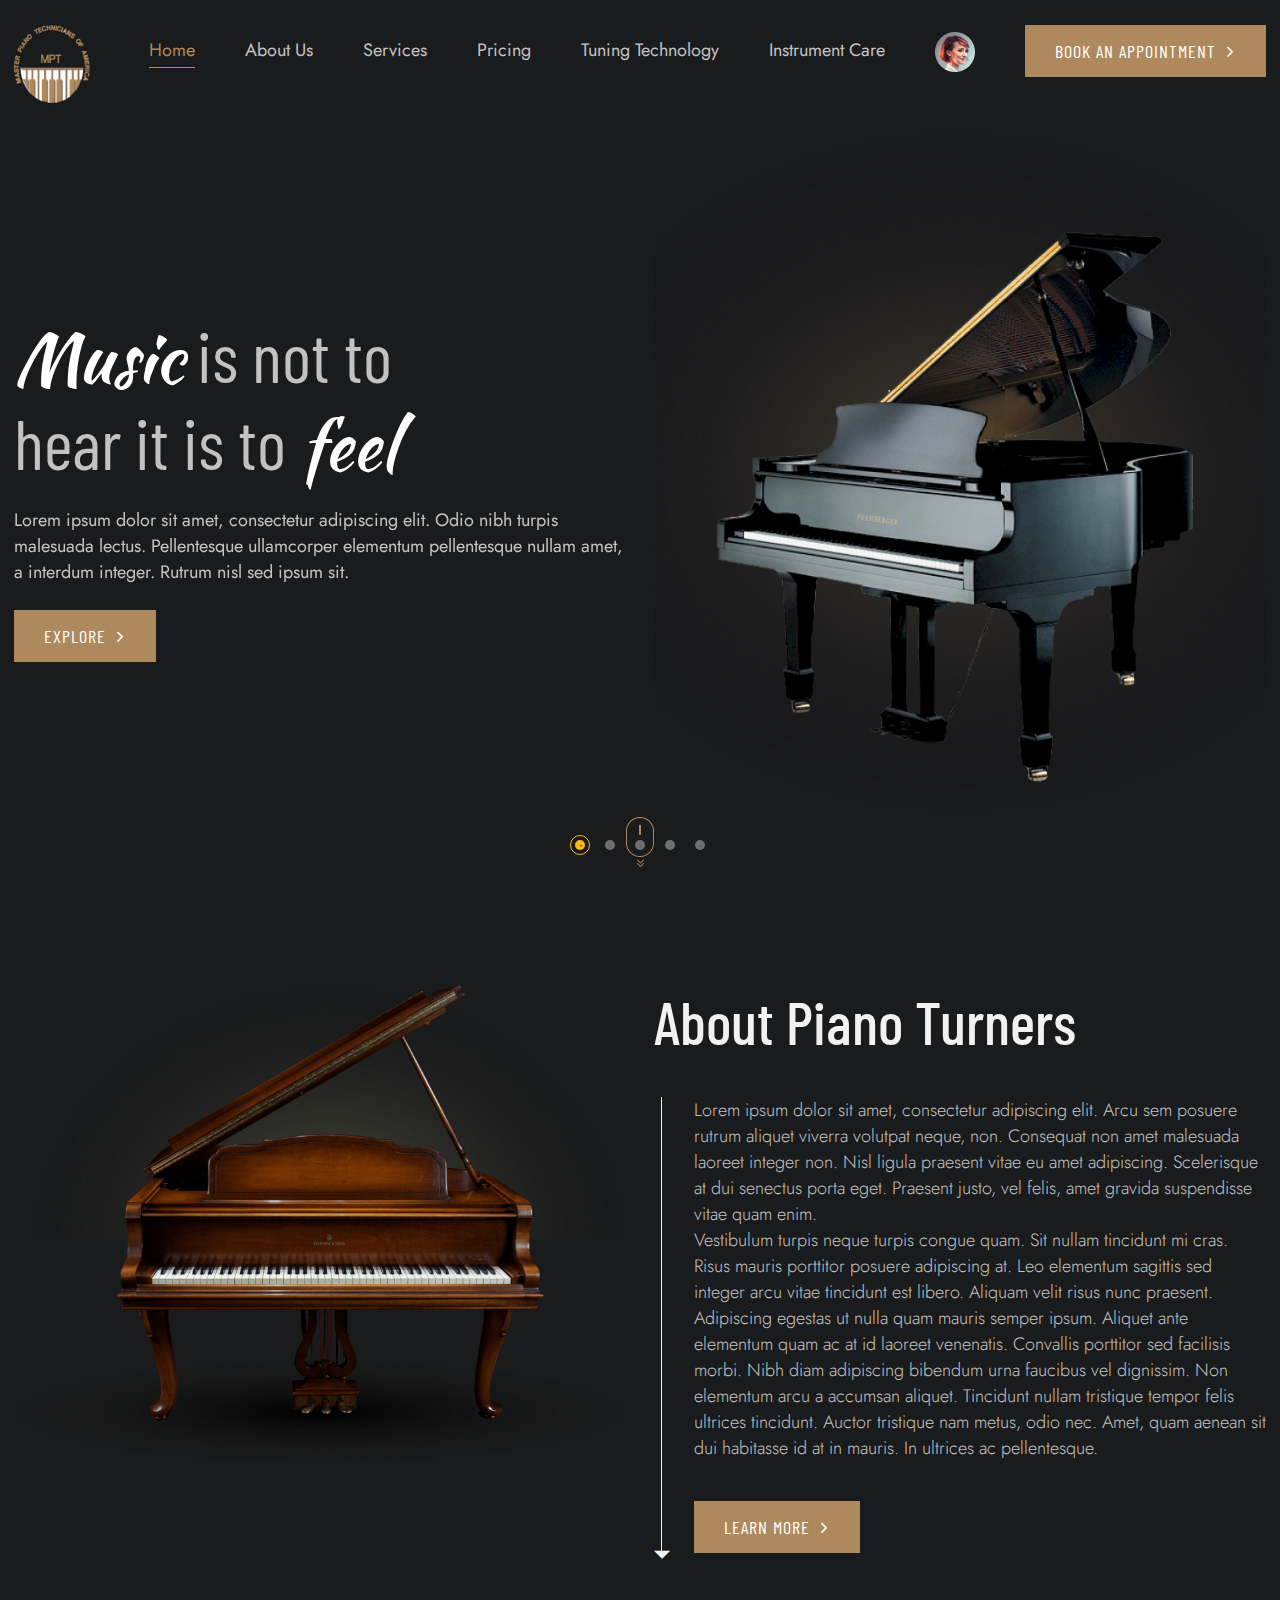
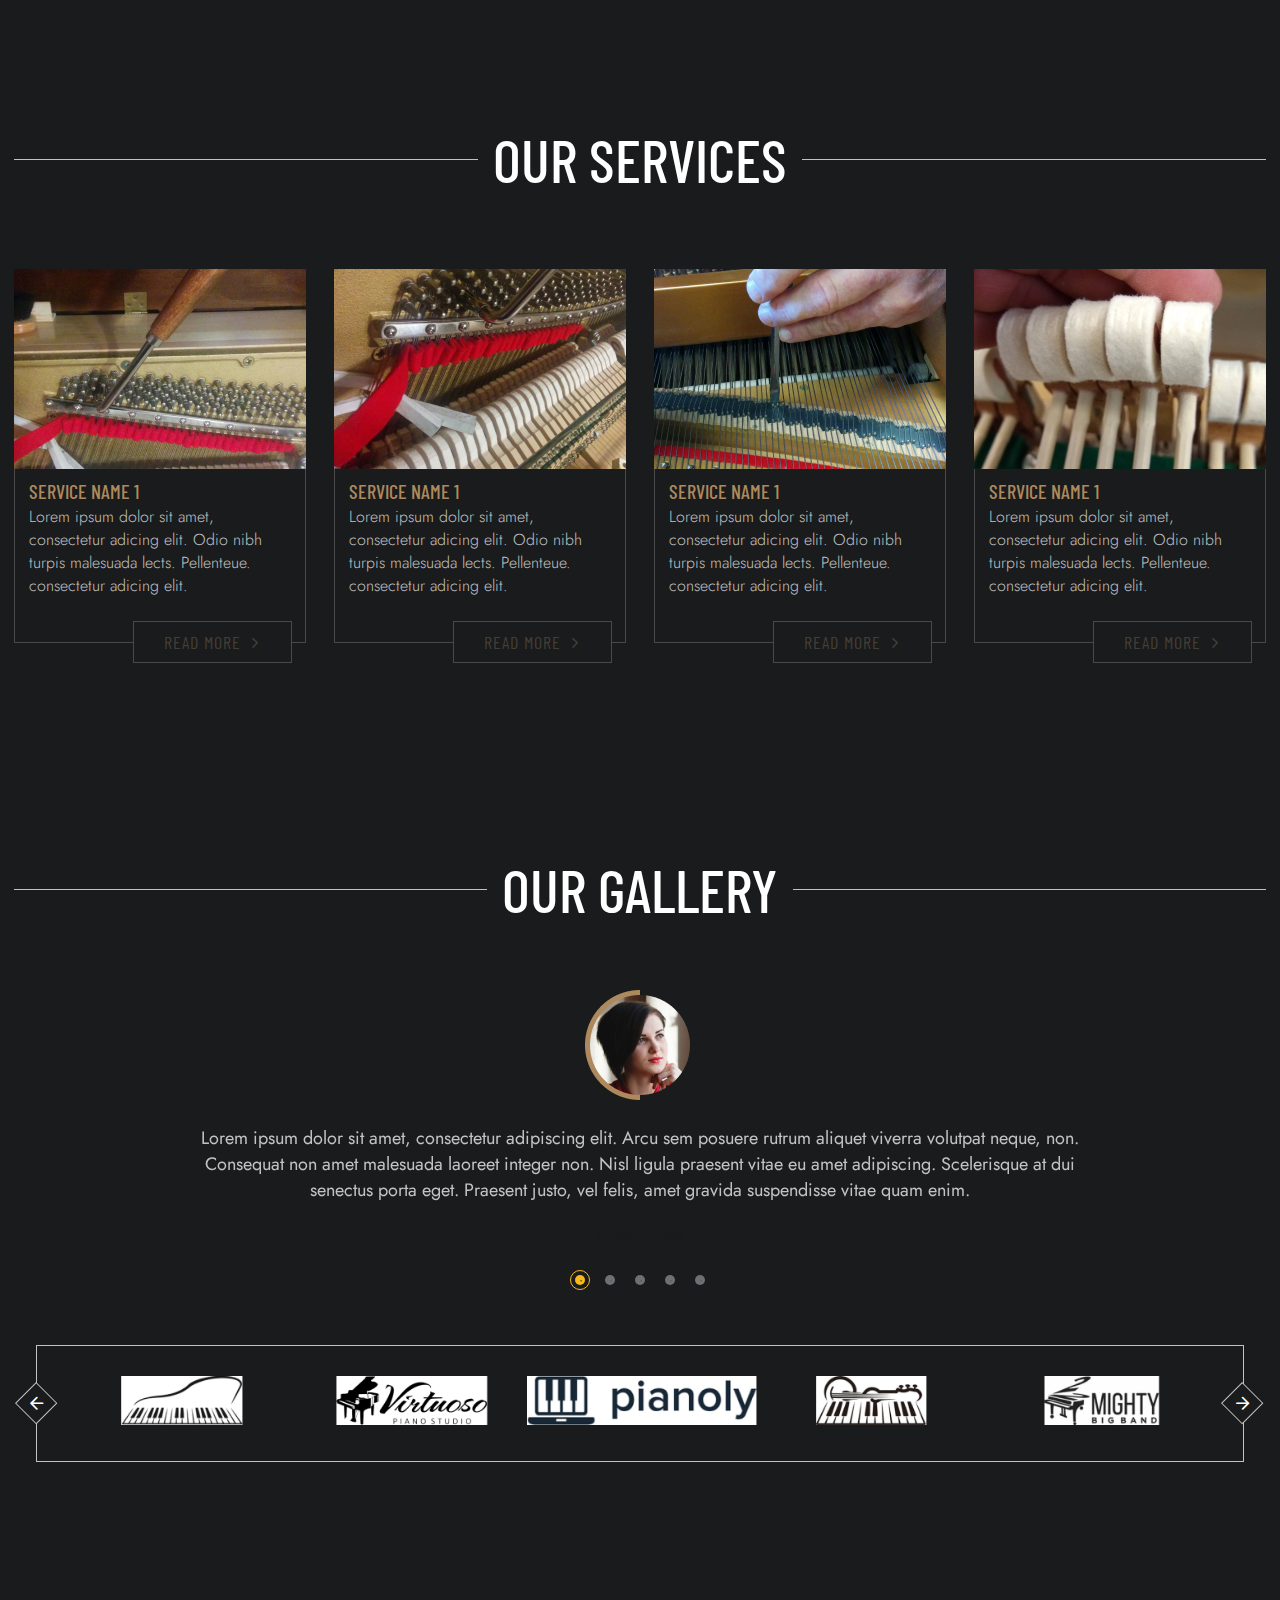
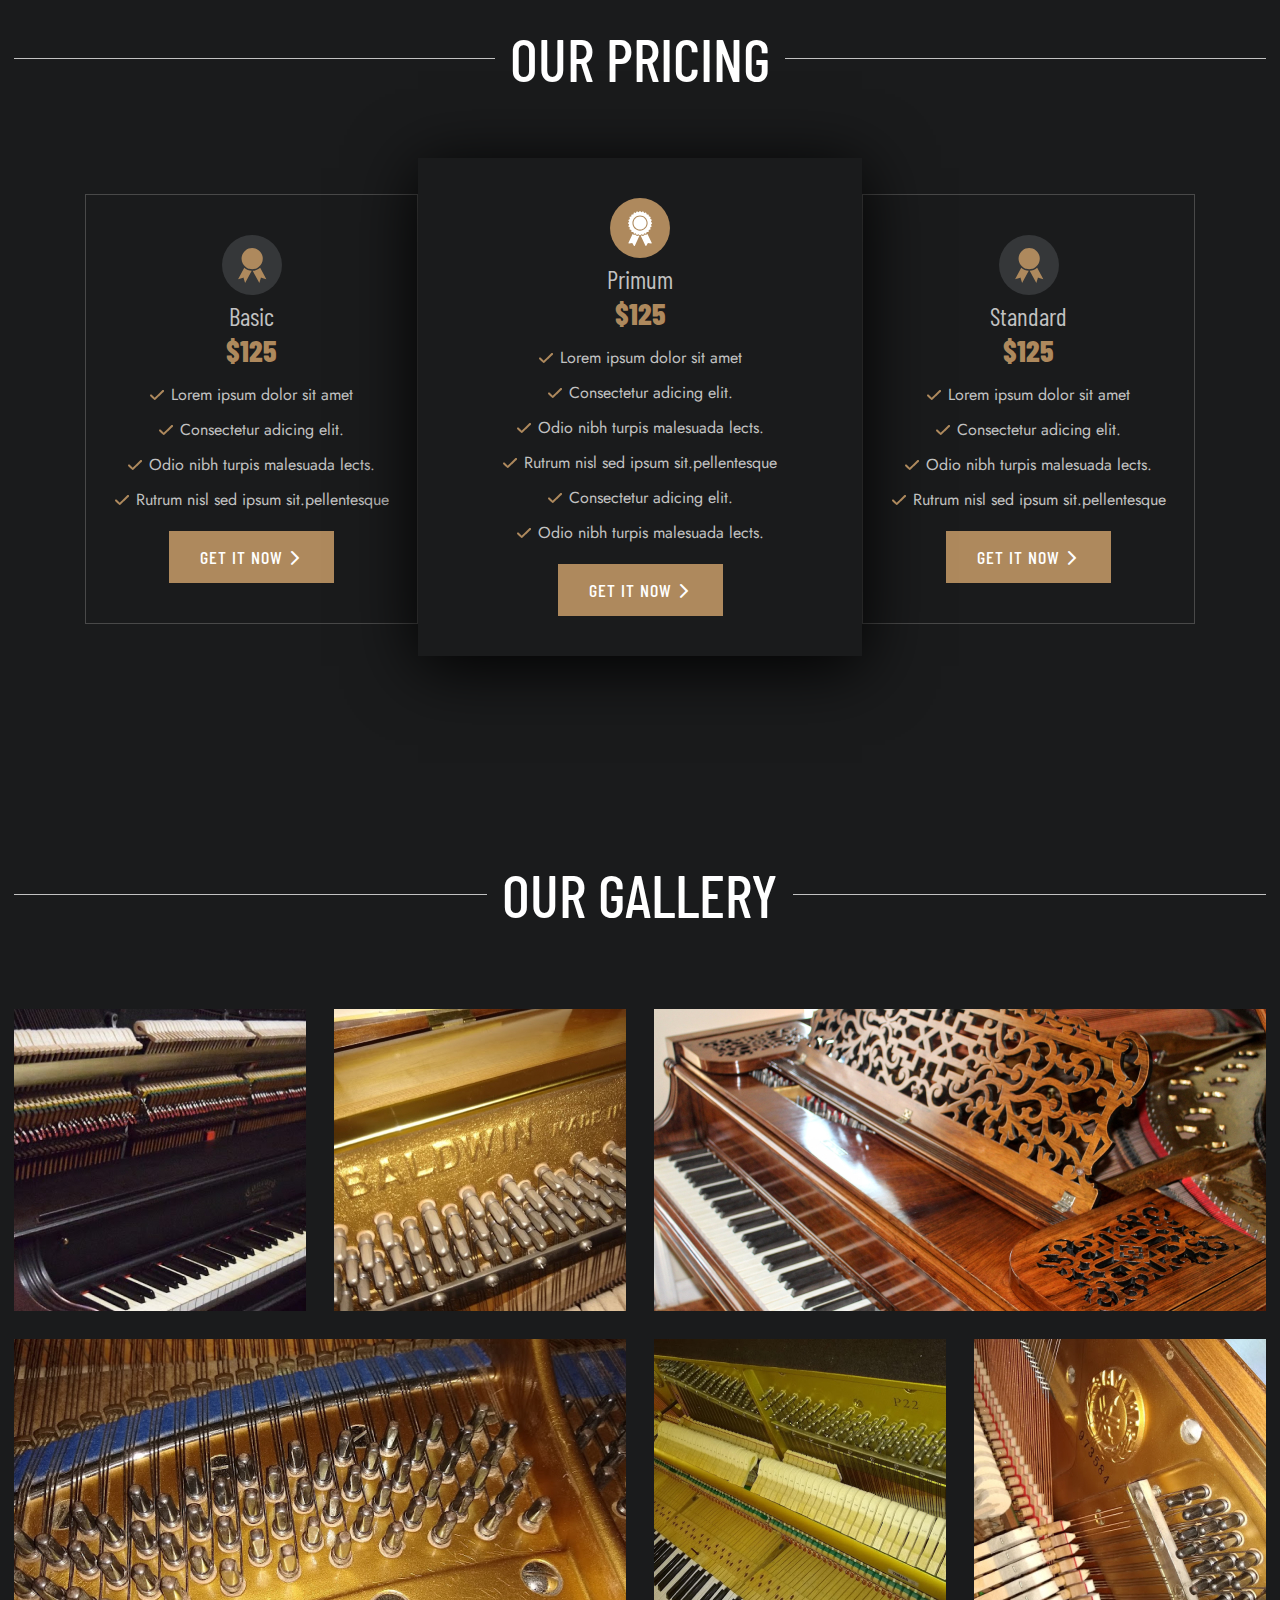
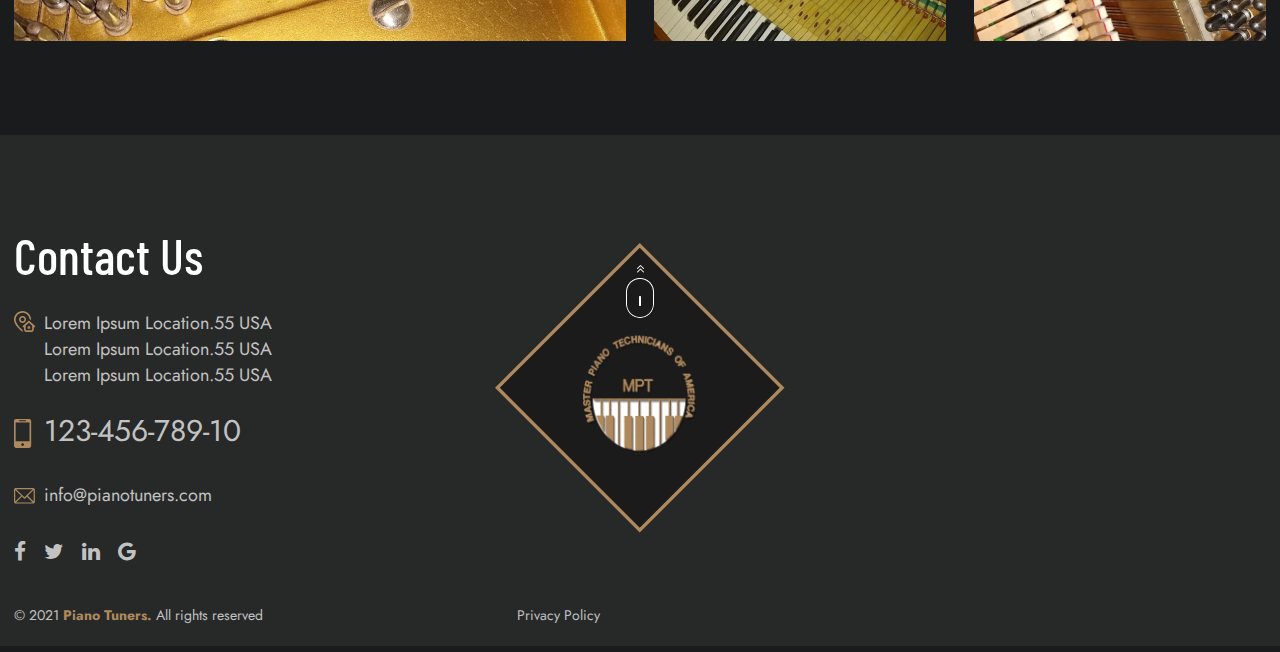
==== index.html @ 433569a0 "first commit" ====
<!DOCTYPE html>
<html lang="en">
  <head>
    <meta charset="utf-8">
    <meta http-equiv="X-UA-Compatible" content="IE=edge">
    <meta name="viewport" content="width=device-width; initial-scale=1.0; maximum-scale=1.0; user-scalable=0;">
    <meta name="description" content="">
    <meta name="author" content="">
    <link rel="icon" href="assets/img/favicon.png" type="image.png">
    <title>Master Piano Technicians of America</title> 
    <link href="assets/css/skeleton.css" rel="stylesheet">
    <link href="assets/css/slick.css" rel="stylesheet">
    <link href="assets/css/style.css" rel="stylesheet">
    <link rel="stylesheet" href="https://cdnjs.cloudflare.com/ajax/libs/font-awesome/4.7.0/css/font-awesome.min.css">
    <!-- font-family: 'Kaushan Script', cursive; -->
    <link href="https://fonts.googleapis.com/css2?family=Kaushan+Script&display=swap" rel="stylesheet"> 
    <!-- font-family: 'Jost', sans-serif; -->
    <link href="https://fonts.googleapis.com/css2?family=Jost:wght@100;200;300;400;500;600;700;800;900&display=swap" rel="stylesheet"> 
    <!-- font-family: 'Barlow Condensed', sans-serif; -->
    <link href="https://fonts.googleapis.com/css2?family=Barlow+Condensed:wght@300;400;500;600;700;800;900&display=swap" rel="stylesheet"> 
</head>
<body>
  <header class="page-header" id="header_top">
    <div class="mobile-header-bttn hidden-sm-up">
      <a href="#">Book an Appointment <i class="icon-arrow-right"></i></a>
    </div>
    <div class="middle-header">
      <div class="container clearfix">
        <div class="logo">
          <a href="#"><img src="assets/img/logo.png" alt=""></a>
        </div>
        <div class="icon-menu hidden-sm-up"><img src="assets/img/menu.png" alt=""></div>
        <div class="right-header">
          <div class="primary-nav">
            <ul class="clearfix">
              <li><a href="index.html">Home</a></li>
              <li><a href="about.html">About Us</a></li>
              <li><a href="service.html">Services</a></li>
              <li><a href="pricing.html">Pricing</a></li>
              <li><a href="tuning-technology.html">Tuning Technology</a></li>
              <li><a href="instrument-care.html">Instrument Care</a></li>
            </ul>
          </div>
          <div class="header-profile hidden-xs-down">
            <img src="assets/img/profile.png" alt="">
          </div>
          <div class="header-bttn hidden-xs-down">
            <a href="appointment.html" class="btn">Book an Appointment <i class="icon-arrow-right"></i></a>
          </div>
        </div>
      </div>
    </div>
  </header>
  <section class="masthead">
    <div class="container">
      <div class="masthead-slider">
        <div class="item">
          <div class="row">
            <div class="col-md-6 col-md-push-6">
              <div class="banner-img"><img src="assets/img/hero-img.png" alt=""></div>
            </div>
            <div class="col-md-6 col-md-pull-6">
              <div class="banner-flex">
                <div class="banner-text">
                  <h1><span>Music</span> is not to hear it is to <span>feel</span></h1>
                  <p>Lorem ipsum dolor sit amet, consectetur adipiscing elit. Odio nibh turpis malesuada lectus. Pellentesque ullamcorper elementum pellentesque nullam amet, a interdum integer. Rutrum nisl sed ipsum sit.</p>
                  <a href="#" class="btn">EXPLORE <i class="icon-arrow-right"></i></a>
                </div>
              </div>
            </div>
          </div>
        </div>
        <div class="item">
          <div class="row">
            <div class="col-md-6 col-md-push-6">
              <div class="banner-img"><img src="assets/img/hero-img.png" alt=""></div>
            </div>
            <div class="col-md-6 col-md-pull-6">
              <div class="banner-flex">
                <div class="banner-text">
                  <h1><span>Music</span> is not to hear it is to <span>feel</span></h1>
                  <p>Lorem ipsum dolor sit amet, consectetur adipiscing elit. Odio nibh turpis malesuada lectus. Pellentesque ullamcorper elementum pellentesque nullam amet, a interdum integer. Rutrum nisl sed ipsum sit.</p>
                  <a href="#" class="btn">EXPLORE <i class="icon-arrow-right"></i></a>
                </div>
              </div>
              
            </div>
          </div>
        </div>
        <div class="item">
          <div class="row">
            <div class="col-md-6 col-md-push-6">
              <div class="banner-img"><img src="assets/img/hero-img.png" alt=""></div>
            </div>
            <div class="col-md-6 col-md-pull-6">
              <div class="banner-flex">
                <div class="banner-text">
                  <h1><span>Music</span> is not to hear it is to <span>feel</span></h1>
                  <p>Lorem ipsum dolor sit amet, consectetur adipiscing elit. Odio nibh turpis malesuada lectus. Pellentesque ullamcorper elementum pellentesque nullam amet, a interdum integer. Rutrum nisl sed ipsum sit.</p>
                  <a href="#" class="btn">EXPLORE <i class="icon-arrow-right"></i></a>
                </div>
              </div>
            </div>
          </div>
        </div>
        <div class="item">
          <div class="row">
            <div class="col-md-6 col-md-push-6">
              <div class="banner-img"><img src="assets/img/hero-img.png" alt=""></div>
            </div>
            <div class="col-md-6 col-md-pull-6">
              <div class="banner-flex">
                <div class="banner-text">
                  <h1><span>Music</span> is not to hear it is to <span>feel</span></h1>
                  <p>Lorem ipsum dolor sit amet, consectetur adipiscing elit. Odio nibh turpis malesuada lectus. Pellentesque ullamcorper elementum pellentesque nullam amet, a interdum integer. Rutrum nisl sed ipsum sit.</p>
                  <a href="#" class="btn">EXPLORE <i class="icon-arrow-right"></i></a>
                </div>
              </div>
            </div>
          </div>
        </div>
        <div class="item">
          <div class="row">
            <div class="col-md-6 col-md-push-6">
              <div class="banner-img"><img src="assets/img/hero-img.png" alt=""></div>
            </div>
            <div class="col-md-6 col-md-pull-6">
              <div class="banner-flex">
                <div class="banner-text">
                  <h1><span>Music</span> is not to hear it is to <span>feel</span></h1>
                  <p>Lorem ipsum dolor sit amet, consectetur adipiscing elit. Odio nibh turpis malesuada lectus. Pellentesque ullamcorper elementum pellentesque nullam amet, a interdum integer. Rutrum nisl sed ipsum sit.</p>
                  <a href="#" class="btn">EXPLORE <i class="icon-arrow-right"></i></a>
                </div>
              </div>
            </div>
          </div>
        </div>
      </div>
    </div>
    <a href="#go_about" class="scroll_down"></a>
  </section>
  <section class="about-section" id="go_about">
    <div class="container">
      <div class="row">
        <div class="col-md-6">
          <div class="about-img"><img src="assets/img/piano.png" alt=""></div>
        </div>
        <div class="col-md-6">
          <div class="about-text">
            <h2>About Piano Turners</h2>
            <div class="about-textp">
              <p>Lorem ipsum dolor sit amet, consectetur adipiscing elit. Arcu sem posuere rutrum aliquet viverra volutpat neque, non. Consequat non amet malesuada laoreet integer non. Nisl ligula praesent vitae eu amet adipiscing. Scelerisque at dui senectus porta eget. Praesent justo, vel felis, amet gravida suspendisse vitae quam enim.<br>
                Vestibulum turpis neque turpis congue quam. Sit nullam tincidunt mi cras. Risus mauris porttitor posuere adipiscing at. Leo elementum sagittis sed integer arcu vitae tincidunt est libero. Aliquam velit risus nunc praesent. Adipiscing egestas ut nulla quam mauris semper ipsum. Aliquet ante elementum quam ac at id laoreet venenatis. Convallis porttitor sed facilisis morbi. Nibh diam adipiscing bibendum urna faucibus vel dignissim. Non elementum arcu a accumsan aliquet. Tincidunt nullam tristique tempor felis ultrices tincidunt. Auctor tristique nam metus, odio nec. Amet, quam aenean sit dui habitasse id at in mauris. In ultrices ac pellentesque.</p>
                <a href="#" class="btn">Learn more <i class="icon-arrow-right"></i></a>
            </div>
           
          </div>
        </div>
      </div>
    </div>
  </section>
  <section class="service-section">
    <div class="container">
      <div class="title">
        <h2>OUR SERVICES</h2>
      </div>
      <div class="row">
        <div class="col-sm-6 col-md-3">
          <div class="service-item">
            <div class="service-pict"><img src="assets/img/service-1.jpg" alt=""></div>
            <div class="service-text">
              <h3>Service Name 1</h3>
              <p>Lorem ipsum dolor sit amet, consectetur adicing elit. Odio nibh turpis malesuada lects. Pellenteue. consectetur adicing elit.</p>
              <a href="#">Read More <i class="icon-arrow-right"></i></a>
            </div>
          </div>
        </div>
        <div class="col-sm-6 col-md-3">
          <div class="service-item">
            <div class="service-pict"><img src="assets/img/service-2.jpg" alt=""></div>
            <div class="service-text">
              <h3>Service Name 1</h3>
              <p>Lorem ipsum dolor sit amet, consectetur adicing elit. Odio nibh turpis malesuada lects. Pellenteue. consectetur adicing elit.</p>
              <a href="#">Read More <i class="icon-arrow-right"></i></a>
            </div>
          </div>
        </div>
        <div class="col-sm-6 col-md-3">
          <div class="service-item">
            <div class="service-pict"><img src="assets/img/service-3.jpg" alt=""></div>
            <div class="service-text">
              <h3>Service Name 1</h3>
              <p>Lorem ipsum dolor sit amet, consectetur adicing elit. Odio nibh turpis malesuada lects. Pellenteue. consectetur adicing elit.</p>
              <a href="#">Read More <i class="icon-arrow-right"></i></a>
            </div>
          </div>
        </div>
        <div class="col-sm-6 col-md-3">
          <div class="service-item">
            <div class="service-pict"><img src="assets/img/service-4.jpg" alt=""></div>
            <div class="service-text">
              <h3>Service Name 1</h3>
              <p>Lorem ipsum dolor sit amet, consectetur adicing elit. Odio nibh turpis malesuada lects. Pellenteue. consectetur adicing elit.</p>
              <a href="#">Read More <i class="icon-arrow-right"></i></a>
            </div>
          </div>
        </div>
      </div>
    </div>
  </section>
  <section class="testimonial-section">
    <div class="container">
      <div class="title">
        <h2>OUR Gallery</h2>
      </div>
      <div class="testimonial-slider">
        <div class="testimonial-item">
          <div class="testimonial-img"><img src="assets/img/testimonial.png" alt=""></div>
          <div class="testimonial-text">Lorem ipsum dolor sit amet, consectetur adipiscing elit. Arcu sem posuere rutrum aliquet viverra volutpat neque, non. Consequat non amet malesuada laoreet integer non. Nisl ligula praesent vitae eu amet adipiscing. Scelerisque at dui senectus porta eget. Praesent justo, vel felis, amet gravida suspendisse vitae quam enim.
            <span>Anjelina Joley</span>
          </div>
        </div>
        <div class="testimonial-item">
          <div class="testimonial-img"><img src="assets/img/testimonial.png" alt=""></div>
          <div class="testimonial-text">Lorem ipsum dolor sit amet, consectetur adipiscing elit. Arcu sem posuere rutrum aliquet viverra volutpat neque, non. Consequat non amet malesuada laoreet integer non. Nisl ligula praesent vitae eu amet adipiscing. Scelerisque at dui senectus porta eget. Praesent justo, vel felis, amet gravida suspendisse vitae quam enim.
            <span>Anjelina Joley</span>
          </div>
        </div>
        <div class="testimonial-item">
          <div class="testimonial-img"><img src="assets/img/testimonial.png" alt=""></div>
          <div class="testimonial-text">Lorem ipsum dolor sit amet, consectetur adipiscing elit. Arcu sem posuere rutrum aliquet viverra volutpat neque, non. Consequat non amet malesuada laoreet integer non. Nisl ligula praesent vitae eu amet adipiscing. Scelerisque at dui senectus porta eget. Praesent justo, vel felis, amet gravida suspendisse vitae quam enim.
            <span>Anjelina Joley</span>
          </div>
        </div>
        <div class="testimonial-item">
          <div class="testimonial-img"><img src="assets/img/testimonial.png" alt=""></div>
          <div class="testimonial-text">Lorem ipsum dolor sit amet, consectetur adipiscing elit. Arcu sem posuere rutrum aliquet viverra volutpat neque, non. Consequat non amet malesuada laoreet integer non. Nisl ligula praesent vitae eu amet adipiscing. Scelerisque at dui senectus porta eget. Praesent justo, vel felis, amet gravida suspendisse vitae quam enim.
            <span>Anjelina Joley</span>
          </div>
        </div>
        <div class="testimonial-item">
          <div class="testimonial-img"><img src="assets/img/testimonial.png" alt=""></div>
          <div class="testimonial-text">Lorem ipsum dolor sit amet, consectetur adipiscing elit. Arcu sem posuere rutrum aliquet viverra volutpat neque, non. Consequat non amet malesuada laoreet integer non. Nisl ligula praesent vitae eu amet adipiscing. Scelerisque at dui senectus porta eget. Praesent justo, vel felis, amet gravida suspendisse vitae quam enim.
            <span>Anjelina Joley</span>
          </div>
        </div>
      </div>
      <div class="brand-slider">
        <div class="brand-item"><img src="assets/img/brand-1.png" alt=""></div>
        <div class="brand-item"><img src="assets/img/brand-2.png" alt=""></div>
        <div class="brand-item"><img src="assets/img/brand-3.png" alt=""></div>
        <div class="brand-item"><img src="assets/img/brand-4.png" alt=""></div>
        <div class="brand-item"><img src="assets/img/brand-5.png" alt=""></div>
        <div class="brand-item"><img src="assets/img/brand-1.png" alt=""></div>
        <div class="brand-item"><img src="assets/img/brand-2.png" alt=""></div>
        <div class="brand-item"><img src="assets/img/brand-3.png" alt=""></div>
        <div class="brand-item"><img src="assets/img/brand-4.png" alt=""></div>
        <div class="brand-item"><img src="assets/img/brand-5.png" alt=""></div>
      </div>
    </div>
  </section>
  <section class="pricing-section">
    <div class="container">
      <div class="title">
        <h2>OUR Pricing</h2>
      </div>
      <div class="pricing_list clearfix">
        <ul>
          <li>
            <div class="pricing_list_col">
              <div class="pricing_list_col_icon"><img src="assets/img/pricing_list_col_icon_1.svg"></div>
              <h3>Basic</h3>
              <h2>$125</h2>
              <p>Lorem ipsum dolor sit amet</p>
              <p>Consectetur adicing elit.</p>
              <p>Odio nibh turpis malesuada lects.</p>
              <p>Rutrum nisl sed ipsum sit.pellentesque</p>
              <a href="#">Get It now <i class="icon-arrow-right"></i></a>
            </div>
          </li>
          <li>
            <div class="pricing_list_col">
              <div class="pricing_list_col_icon"><img src="assets/img/pricing_list_col_icon_1_prmum.svg"></div>
              <h3>Primum</h3>
              <h2>$125</h2>
              <p>Lorem ipsum dolor sit amet</p>
              <p>Consectetur adicing elit.</p>
              <p>Odio nibh turpis malesuada lects.</p>
              <p>Rutrum nisl sed ipsum sit.pellentesque</p>
              <p>Consectetur adicing elit.</p>
              <p>Odio nibh turpis malesuada lects.</p>
              <a href="#">Get It now <i class="icon-arrow-right"></i></a>
            </div>
          </li>
          <li>
            <div class="pricing_list_col">
              <div class="pricing_list_col_icon"><img src="assets/img/pricing_list_col_icon_1.svg"></div>
              <h3>Standard</h3>
              <h2>$125</h2>
              <p>Lorem ipsum dolor sit amet</p>
              <p>Consectetur adicing elit.</p>
              <p>Odio nibh turpis malesuada lects.</p>
              <p>Rutrum nisl sed ipsum sit.pellentesque</p>
              <a href="#">Get It now <i class="icon-arrow-right"></i></a>
            </div>
          </li>
        </ul>
      </div>
    </div>
  </section>
  <section class="gallery-section">
    <div class="container">
      <div class="title">
        <h2>OUR Gallery</h2>
      </div>
      <div class="row">
        <div class="col-md-6">
          <div class="row">
            <div class="col-sm-6">
              <div class="gallery-inner"><img src="assets/img/gallery-1.jpg" alt=""></div>
            </div>
            <div class="col-sm-6">
              <div class="gallery-inner"><img src="assets/img/gallery-2.jpg" alt=""></div>
            </div>
            <div class="col-sm-12">
              <div class="gallery-inner"><img src="assets/img/gallery-3.jpg" alt=""></div>
            </div>
          </div>
        </div>
        <div class="col-md-6">
          <div class="row">
            <div class="col-sm-12">
              <div class="gallery-inner"><img src="assets/img/gallery-4.jpg" alt=""></div>
            </div>
            <div class="col-sm-6">
              <div class="gallery-inner"><img src="assets/img/gallery-5.jpg" alt=""></div>
            </div>
            <div class="col-sm-6">
              <div class="gallery-inner"><img src="assets/img/gallery-6.jpg" alt=""></div>
            </div>
          </div>
        </div>
      </div>
    </div>
  </section>
<footer>
  <div class="footer_map">
    <iframe src="https://www.google.com/maps/embed?pb=!1m18!1m12!1m3!1d387190.2895529277!2d-74.260555084149!3d40.697668405316556!2m3!1f0!2f0!3f0!3m2!1i1024!2i768!4f13.1!3m3!1m2!1s0x89c24fa5d33f083b%3A0xc80b8f06e177fe62!2sNew%20York%2C%20NY%2C%20USA!5e0!3m2!1sen!2sin!4v1624954355605!5m2!1sen!2sin" width="100%" height="550" style="border:0;" allowfullscreen="" loading="lazy"></iframe>
  </div>
  <div class="container">
    <div class="footer_content">
      <div class="footer_logo"><a href="#header_top" class="go_top"></a><img src="assets/img/footer_logo.svg" alt=""></div>
      <h2>Contact Us</h2>
      <div class="footer_content_contact">
        <div class="footer_contact_col">
          <div class="footer_contact_icon"><img src="assets/img/footer_contact_icon_1.svg" alt=""></div>
          <div class="footer_contact_col_content">
            <a href="#">Lorem Ipsum Location.55 USA</a>
            <a href="#">Lorem Ipsum Location.55 USA</a>
            <a href="#">Lorem Ipsum Location.55 USA</a>
          </div>
        </div>
        <div class="footer_contact_col number_contact">
          <div class="footer_contact_icon"><img src="assets/img/footer_contact_icon_2.svg" alt=""></div>
          <div class="footer_contact_col_content">
          <a href="#">123-456-789-10</a>
          </div>
        </div>
        <div class="footer_contact_col">
          <div class="footer_contact_icon"><img src="assets/img/footer_contact_icon_3.svg" alt=""></div>
          <div class="footer_contact_col_content">  
          <a href="#">info@pianotuners.com</a>
          </div>
        </div>
        <ul class="footer_social_link">  
          <li><a href="#"><i class="fa fa-facebook" aria-hidden="true"></i></a></li>
          <li><a href="#"><i class="fa fa-twitter" aria-hidden="true"></i></a></li>              
          <li><a href="#"><i class="fa fa-linkedin" aria-hidden="true"></i></a></li>
          <li><a href="#"><i class="fa fa-google" aria-hidden="true"></i></a></li>
        </ul>
        <div class="last_footer">
          <p>© 2021 <span>Piano Tuners.</span> All rights reserved <span><a href="#">Privacy Policy</a></span></p>
        </div>
      </div>      
    </div>
  </div>
  
</footer>
<script src="assets/js/jquery.min.js" defer></script>
<script src="assets/js/slick.js" defer></script>
<script src="assets/js/custom.js" defer></script>
</body>
</html>
---- assets/css/skeleton.css ----
/*------------------------------------*\
    Generic
\*------------------------------------*/

/**
 * Box-sizing
 */

 * { box-sizing: border-box; } 
 
 /**
  * Wrappers
  */
 
 .container,
 .container-fluid {
     margin-right: auto;
     margin-left: auto;
     padding-left: 14px;
     padding-right: 14px;
 }

 .container {
     max-width: 1328px;
 }

 
 @font-face {
    font-family: 'icomoon';
    src:  url('../fonts/icomoon.eot?5p93nq');
    src:  url('../fonts/icomoon.eot?5p93nq#iefix') format('embedded-opentype'),
      url('../fonts/icomoon.ttf?5p93nq') format('truetype'),
      url('../fonts/icomoon.woff?5p93nq') format('woff'),
      url('../fonts/icomoon.svg?5p93nq#icomoon') format('svg');
    font-weight: normal;
    font-style: normal;
    font-display: block;
  }
  
  [class^="icon-"], [class*=" icon-"] {
    /* use !important to prevent issues with browser extensions that change fonts */
    font-family: 'icomoon' !important;
    speak: never;
    font-style: normal;
    font-weight: normal;
    font-variant: normal;
    text-transform: none;
    line-height: 1;
  
    /* Better Font Rendering =========== */
    -webkit-font-smoothing: antialiased;
    -moz-osx-font-smoothing: grayscale;
  }
  
  .icon-address:before {
    content: "\e900";
  }
  .icon-arrow-bottom:before {
    content: "\e901";
  }
  .icon-arrow-right:before {
    content: "\e902";
  }
  .icon-batch-1:before {
    content: "\e903";
  }
  .icon-batch-2:before {
    content: "\e904";
  }
  .icon-batch-3:before {
    content: "\e905";
  }
  .icon-cell-phone:before {
    content: "\e906";
  }
  .icon-facebook:before {
    content: "\e907";
  }
  .icon-linkedin:before {
    content: "\e908";
  }
  .icon-message:before {
    content: "\e909";
  }
  .icon-settings:before {
    content: "\e90a";
  }
  .icon-twitter:before {
    content: "\e90b";
  }
  .icon-union-left:before {
    content: "\e90c";
  }
  .icon-union-right:before {
    content: "\e90d";
  }
  .icon-youtube:before {
    content: "\e90e";
  }
  
  .btn {
    background-color: #AE895D;
    font-family: 'Barlow Condensed', sans-serif;
    font-weight: 400;
    font-size: 18px;
    display: inline-block;
    text-decoration: none;
    text-align: center;
    line-height: 52px;
    color: #fff;
    letter-spacing: 1px;
    transition: all .5s;
    position: relative;
    padding: 0 50px 0 30px;
    text-transform: uppercase;
}

.btn:hover {
  background-color: #675034;
  transition: all .5s;
}

.btn i {
  font-size: 10px;
  vertical-align: middle;
  position: absolute;
  right: 30px;
  top: 22px;
  transition: all .5s;
}



.btn:hover i {
  right: 20px;
  transition: all .5s;
}

 
 /**
  * Grid System
  *
  * Bootstrap v3.3.1 (http://getbootstrap.com)
  * Copyright 2011-2014 Twitter, Inc.
  * Licensed under MIT (https://github.com/twbs/bootstrap/blob/master/LICENSE)
  * --------------------------------------------------------------------------
  * Base setup 20px gutters
  *
  * Phones         - xxs - <  600px    ** Default **
  * Small Tablets  - xs - >=  600px
  * Tablets        - sm - >= 768px
  * Desktop        - md - >= 1025px
  * Large Desktop  - lg - >= 1200px
  * --------------------------------------------------------------------------
  * Learn more here: http://getbootstrap.com/css/#grid
  * -------------------------------------------------------------------------- */
 
 .row {
     margin-left: -14px; /* TODO: Update margin number to match container padding */
     margin-right: -14px;
 }
 
     [class*="col-"] {
         position: relative;
         min-height: 1px;
         padding-left: 14px;
         padding-right: 14px;
     }
 
 /* Extra Extra small devices (devices, less than 600px) */
 [class*="col-xxs-"] { float:left; }
 
 .col-xxs-12 { width: 100%; }
 .col-xxs-11 { width: 91.66666667%; }
 .col-xxs-10 { width: 83.33333333%; }
 .col-xxs-9  { width: 75%; }
 .col-xxs-8  { width: 66.66666667%; }
 .col-xxs-7  { width: 58.33333333%; }
 .col-xxs-6  { width: 50%; }
 .col-xxs-5  { width: 41.66666667%; }
 .col-xxs-4  { width: 33.33333333%; }
 .col-xxs-3  { width: 25%; }
 .col-xxs-2  { width: 16.66666667%; }
 .col-xxs-1  { width: 8.33333333%; }
 
 .col-xxs-pull-12 { right: 100%; }
 .col-xxs-pull-11 { right: 91.66666667%; }
 .col-xxs-pull-10 { right: 83.33333333%; }
 .col-xxs-pull-9  { right: 75%; }
 .col-xxs-pull-8  { right: 66.66666667%; }
 .col-xxs-pull-7  { right: 58.33333333%; }
 .col-xxs-pull-6  { right: 50%; }
 .col-xxs-pull-5  { right: 41.66666667%; }
 .col-xxs-pull-4  { right: 33.33333333%; }
 .col-xxs-pull-3  { right: 25%; }
 .col-xxs-pull-2  { right: 16.66666667%; }
 .col-xxs-pull-1  { right: 8.33333333%; }
 .col-xxs-pull-0  { right: auto; }
 
 .col-xxs-push-12 { left: 100%; }
 .col-xxs-push-11 { left: 91.66666667%; }
 .col-xxs-push-10 { left: 83.33333333%; }
 .col-xxs-push-9  { left: 75%; }
 .col-xxs-push-8  { left: 66.66666667%; }
 .col-xxs-push-7  { left: 58.33333333%; }
 .col-xxs-push-6  { left: 50%; }
 .col-xxs-push-5  { left: 41.66666667%; }
 .col-xxs-push-4  { left: 33.33333333%; }
 .col-xxs-push-3  { left: 25%; }
 .col-xxs-push-2  { left: 16.66666667%; }
 .col-xxs-push-1  { left: 8.33333333%; }
 .col-xxs-push-0  { left: auto; }
 
 .col-xxs-offset-12 { margin-left: 100%; }
 .col-xxs-offset-11 { margin-left: 91.66666667%; }
 .col-xxs-offset-10 { margin-left: 83.33333333%; }
 .col-xxs-offset-9  { margin-left: 75%; }
 .col-xxs-offset-8  { margin-left: 66.66666667%; }
 .col-xxs-offset-7  { margin-left: 58.33333333%; }
 .col-xxs-offset-6  { margin-left: 50%; }
 .col-xxs-offset-5  { margin-left: 41.66666667%; }
 .col-xxs-offset-4  { margin-left: 33.33333333%; }
 .col-xxs-offset-3  { margin-left: 25%; }
 .col-xxs-offset-2  { margin-left: 16.66666667%; }
 .col-xxs-offset-1  { margin-left: 8.33333333%; }
 .col-xxs-offset-0  { margin-left: 0%; }
 
 /* Extra small devices (phones, 600px and up) */
 @media (min-width: 600px) {
     [class*="col-xs-"] {float:left;}
 
     .col-xs-12 { width: 100%; }
     .col-xs-11 { width: 91.66666667%; }
     .col-xs-10 { width: 83.33333333%; }
     .col-xs-9  { width: 75%; }
     .col-xs-8  { width: 66.66666667%; }
     .col-xs-7  { width: 58.33333333%; }
     .col-xs-6  { width: 50%; }
     .col-xs-5  { width: 41.66666667%; }
     .col-xs-4  { width: 33.33333333%; }
     .col-xs-3  { width: 25%; }
     .col-xs-2  { width: 16.66666667%; }
     .col-xs-1  { width: 8.33333333%; }
 
     .col-xs-pull-12 { right: 100%; }
     .col-xs-pull-11 { right: 91.66666667%; }
     .col-xs-pull-10 { right: 83.33333333%; }
     .col-xs-pull-9  { right: 75%; }
     .col-xs-pull-8  { right: 66.66666667%; }
     .col-xs-pull-7  { right: 58.33333333%; }
     .col-xs-pull-6  { right: 50%; }
     .col-xs-pull-5  { right: 41.66666667%; }
     .col-xs-pull-4  { right: 33.33333333%; }
     .col-xs-pull-3  { right: 25%; }
     .col-xs-pull-2  { right: 16.66666667%; }
     .col-xs-pull-1  { right: 8.33333333%; }
     .col-xs-pull-0  { right: auto; }
 
     .col-xs-push-12 { left: 100%; }
     .col-xs-push-11 { left: 91.66666667%; }
     .col-xs-push-10 { left: 83.33333333%; }
     .col-xs-push-9  { left: 75%; }
     .col-xs-push-8  { left: 66.66666667%; }
     .col-xs-push-7  { left: 58.33333333%; }
     .col-xs-push-6  { left: 50%; }
     .col-xs-push-5  { left: 41.66666667%; }
     .col-xs-push-4  { left: 33.33333333%; }
     .col-xs-push-3  { left: 25%; }
     .col-xs-push-2  { left: 16.66666667%; }
     .col-xs-push-1  { left: 8.33333333%; }
     .col-xs-push-0  { left: auto; }
 
     .col-xs-offset-12 { margin-left: 100%; }
     .col-xs-offset-11 { margin-left: 91.66666667%; }
     .col-xs-offset-10 { margin-left: 83.33333333%; }
     .col-xs-offset-9  { margin-left: 75%; }
     .col-xs-offset-8  { margin-left: 66.66666667%; }
     .col-xs-offset-7  { margin-left: 58.33333333%; }
     .col-xs-offset-6  { margin-left: 50%; }
     .col-xs-offset-5  { margin-left: 41.66666667%; }
     .col-xs-offset-4  { margin-left: 33.33333333%; }
     .col-xs-offset-3  { margin-left: 25%; }
     .col-xs-offset-2  { margin-left: 16.66666667%; }
     .col-xs-offset-1  { margin-left: 8.33333333%; }
     .col-xs-offset-0  { margin-left: 0%; }
 }
 
 /* Small devices (tablets, 768px and up) */
 @media (min-width: 768px) {
     [class*="col-sm-"] {float:left;}
 
     .col-sm-12 { width: 100%; }
     .col-sm-11 { width: 91.66666667%; }
     .col-sm-10 { width: 83.33333333%; }
     .col-sm-9  { width: 75%; }
     .col-sm-8  { width: 66.66666667%; }
     .col-sm-7  { width: 58.33333333%; }
     .col-sm-6  { width: 50%; }
     .col-sm-5  { width: 41.66666667%; }
     .col-sm-4  { width: 33.33333333%; }
     .col-sm-3  { width: 25%; }
     .col-sm-2  { width: 16.66666667%; }
     .col-sm-1  { width: 8.33333333%; }
 
     .col-sm-pull-12 { right: 100%; }
     .col-sm-pull-11 { right: 91.66666667%; }
     .col-sm-pull-10 { right: 83.33333333%; }
     .col-sm-pull-9  { right: 75%; }
     .col-sm-pull-8  { right: 66.66666667%; }
     .col-sm-pull-7  { right: 58.33333333%; }
     .col-sm-pull-6  { right: 50%; }
     .col-sm-pull-5  { right: 41.66666667%; }
     .col-sm-pull-4  { right: 33.33333333%; }
     .col-sm-pull-3  { right: 25%; }
     .col-sm-pull-2  { right: 16.66666667%; }
     .col-sm-pull-1  { right: 8.33333333%; }
     .col-sm-pull-0  { right: auto; }
 
     .col-sm-push-12 { left: 100%; }
     .col-sm-push-11 { left: 91.66666667%; }
     .col-sm-push-10 { left: 83.33333333%; }
     .col-sm-push-9  { left: 75%; }
     .col-sm-push-8  { left: 66.66666667%; }
     .col-sm-push-7  { left: 58.33333333%; }
     .col-sm-push-6  { left: 50%; }
     .col-sm-push-5  { left: 41.66666667%; }
     .col-sm-push-4  { left: 33.33333333%; }
     .col-sm-push-3  { left: 25%; }
     .col-sm-push-2  { left: 16.66666667%; }
     .col-sm-push-1  { left: 8.33333333%; }
     .col-sm-push-0  { left: auto; }
 
     .col-sm-offset-12 { margin-left: 100%; }
     .col-sm-offset-11 { margin-left: 91.66666667%; }
     .col-sm-offset-10 { margin-left: 83.33333333%; }
     .col-sm-offset-9  { margin-left: 75%; }
     .col-sm-offset-8  { margin-left: 66.66666667%; }
     .col-sm-offset-7  { margin-left: 58.33333333%; }
     .col-sm-offset-6  { margin-left: 50%; }
     .col-sm-offset-5  { margin-left: 41.66666667%; }
     .col-sm-offset-4  { margin-left: 33.33333333%; }
     .col-sm-offset-3  { margin-left: 25%; }
     .col-sm-offset-2  { margin-left: 16.66666667%; }
     .col-sm-offset-1  { margin-left: 8.33333333%; }
     .col-sm-offset-0  { margin-left: 0%; }
 }
 
 /* Medium devices (desktops, 1025px and up) */
 @media (min-width: 1025px) {
   [class*="col-md-"] {float:left;}
 
   .col-md-12 { width: 100%; }
   .col-md-11 { width: 91.66666667%; }
   .col-md-10 { width: 83.33333333%; }
   .col-md-9  { width: 75%; }
   .col-md-8  { width: 66.66666667%; }
   .col-md-7  { width: 58.33333333%; }
   .col-md-6  { width: 50%; }
   .col-md-5  { width: 41.66666667%; }
   .col-md-4  { width: 33.33333333%; }
   .col-md-3  { width: 25%; }
   .col-md-2  { width: 16.66666667%; }
   .col-md-1  { width: 8.33333333%; }
 
   .col-md-pull-12 { right: 100%; }
   .col-md-pull-11 { right: 91.66666667%; }
   .col-md-pull-10 { right: 83.33333333%; }
   .col-md-pull-9  { right: 75%; }
   .col-md-pull-8  { right: 66.66666667%; }
   .col-md-pull-7  { right: 58.33333333%; }
   .col-md-pull-6  { right: 50%; }
   .col-md-pull-5  { right: 41.66666667%; }
   .col-md-pull-4  { right: 33.33333333%; }
   .col-md-pull-3  { right: 25%; }
   .col-md-pull-2  { right: 16.66666667%; }
   .col-md-pull-1  { right: 8.33333333%; }
   .col-md-pull-0  { right: auto; }
 
   .col-md-push-12 { left: 100%; }
   .col-md-push-11 { left: 91.66666667%; }
   .col-md-push-10 { left: 83.33333333%; }
   .col-md-push-9  { left: 75%; }
   .col-md-push-8  { left: 66.66666667%; }
   .col-md-push-7  { left: 58.33333333%; }
   .col-md-push-6  { left: 50%; }
   .col-md-push-5  { left: 41.66666667%; }
   .col-md-push-4  { left: 33.33333333%; }
   .col-md-push-3  { left: 25%; }
   .col-md-push-2  { left: 16.66666667%; }
   .col-md-push-1  { left: 8.33333333%; }
   .col-md-push-0  { left: auto; }
 
   .col-md-offset-12 { margin-left: 100%; }
   .col-md-offset-11 { margin-left: 91.66666667%; }
   .col-md-offset-10 { margin-left: 83.33333333%; }
   .col-md-offset-9  { margin-left: 75%; }
   .col-md-offset-8  { margin-left: 66.66666667%; }
   .col-md-offset-7  { margin-left: 58.33333333%; }
   .col-md-offset-6  { margin-left: 50%; }
   .col-md-offset-5  { margin-left: 41.66666667%; }
   .col-md-offset-4  { margin-left: 33.33333333%; }
   .col-md-offset-3  { margin-left: 25%; }
   .col-md-offset-2  { margin-left: 16.66666667%; }
   .col-md-offset-1  { margin-left: 8.33333333%; }
   .col-md-offset-0  { margin-left: 0%; }
 }
 
 /* Large devices (large desktops, 1200px and up) */
 @media (min-width: 1200px) {
   [class*="col-lg-"] {float:left;}
 
   .col-lg-12 { width: 100%; }
   .col-lg-11 { width: 91.66666667%; }
   .col-lg-10 { width: 83.33333333%; }
   .col-lg-9  { width: 75%; }
   .col-lg-8  { width: 66.66666667%; }
   .col-lg-7  { width: 58.33333333%; }
   .col-lg-6  { width: 50%; }
   .col-lg-5  { width: 41.66666667%; }
   .col-lg-4  { width: 33.33333333%; }
   .col-lg-3  { width: 25%; }
   .col-lg-2  { width: 16.66666667%; }
   .col-lg-1  { width: 8.33333333%; }
 
   .col-lg-pull-12 { right: 100%; }
   .col-lg-pull-11 { right: 91.66666667%; }
   .col-lg-pull-10 { right: 83.33333333%; }
   .col-lg-pull-9  { right: 75%; }
   .col-lg-pull-8  { right: 66.66666667%; }
   .col-lg-pull-7  { right: 58.33333333%; }
   .col-lg-pull-6  { right: 50%; }
   .col-lg-pull-5  { right: 41.66666667%; }
   .col-lg-pull-4  { right: 33.33333333%; }
   .col-lg-pull-3  { right: 25%; }
   .col-lg-pull-2  { right: 16.66666667%; }
   .col-lg-pull-1  { right: 8.33333333%; }
   .col-lg-pull-0  { right: auto; }
 
   .col-lg-push-12 { left: 100%; }
   .col-lg-push-11 { left: 91.66666667%; }
   .col-lg-push-10 { left: 83.33333333%; }
   .col-lg-push-9  { left: 75%; }
   .col-lg-push-8  { left: 66.66666667%; }
   .col-lg-push-7  { left: 58.33333333%; }
   .col-lg-push-6  { left: 50%; }
   .col-lg-push-5  { left: 41.66666667%; }
   .col-lg-push-4  { left: 33.33333333%; }
   .col-lg-push-3  { left: 25%; }
   .col-lg-push-2  { left: 16.66666667%; }
   .col-lg-push-1  { left: 8.33333333%; }
   .col-lg-push-0  { left: auto; }
 
   .col-lg-offset-12 { margin-left: 100%; }
   .col-lg-offset-11 { margin-left: 91.66666667%; }
   .col-lg-offset-10 { margin-left: 83.33333333%; }
   .col-lg-offset-9  { margin-left: 75%; }
   .col-lg-offset-8  { margin-left: 66.66666667%; }
   .col-lg-offset-7  { margin-left: 58.33333333%; }
   .col-lg-offset-6  { margin-left: 50%; }
   .col-lg-offset-5  { margin-left: 41.66666667%; }
   .col-lg-offset-4  { margin-left: 33.33333333%; }
   .col-lg-offset-3  { margin-left: 25%; }
   .col-lg-offset-2  { margin-left: 16.66666667%; }
   .col-lg-offset-1  { margin-left: 8.33333333%; }
   .col-lg-offset-0  { margin-left: 0%; }
 }
 
 
 
 /**
  * Clearfix
  * Apply clearing without adding additional markup
  */
 
 .clearfix:before, .clearfix:after,
 .container:before, .container:after,
 .container-fluid:before, .container-fluid:after,
 .row:before, .row:after {
     content: " ";
     display: table;
 }
 
 .clearfix:after,
 .container:after,
 .container-fluid:after,
 .row:after { clear: both; }
  
 /**
  * Visiblity
  */
 
 .show { display: block !important; }
 
 .visible-xxs,
 .visible-xs,
 .visible-sm,
 .visible-md,
 .visible-lg { display: none !important; }
 
 .visible-xxs-block,
 .visible-xxs-inline,
 .visible-xxs-inline-block,
 .visible-xs-block,
 .visible-xs-inline,
 .visible-xs-inline-block,
 .visible-sm-block,
 .visible-sm-inline,
 .visible-sm-inline-block,
 .visible-md-block,
 .visible-md-inline,
 .visible-md-inline-block,
 .visible-lg-block,
 .visible-lg-inline,
 .visible-lg-inline-block { display: none !important; }
 
 @media (max-width: 599px) {
     .visible-xxs      { display: block !important; }
     table.visible-xxs { display: table; }
     tr.visible-xxs    { display: table-row !important; }
     th.visible-xxs,
     td.visible-xxs    { display: table-cell !important; }
 
     .visible-xxs-block        { display: block !important; }
     .visible-xxs-inline       { display: inline !important; }
     .visible-xxs-inline-block { display: inline-block !important; }
 }
 
 
 @media (min-width: 600px) and (max-width: 767px) {
     .visible-xs      { display: block !important; }
     table.visible-xs { display: table; }
     tr.visible-xs    { display: table-row !important; }
     th.visible-xs,
     td.visible-xs    { display: table-cell !important; }
 
     .visible-xs-block        { display: block !important; }
     .visible-xs-inline       { display: inline !important; }
     .visible-xs-inline-block { display: inline-block !important; }
 }
 
 @media (min-width: 768px) and (max-width: 1024px) {
     .visible-sm      { display: block !important; }
     table.visible-sm { display: table; }
     tr.visible-sm    { display: table-row !important; }
     th.visible-sm,
     td.visible-sm    { display: table-cell !important; }
 
     .visible-sm-block        { display: block !important; }
     .visible-sm-inline       { display: inline !important; }
     .visible-sm-inline-block { display: inline-block !important; }
 }
 
 @media (min-width: 1025px) and (max-width: 1199px) {
     .visible-md      { display: block !important; }
     table.visible-md { display: table; }
     tr.visible-md    { display: table-row !important; }
     th.visible-md,
     td.visible-md    { display: table-cell !important; }
 
     .visible-md-block        { display: block !important; }
     .visible-md-inline       { display: inline !important; }
     .visible-md-inline-block { display: inline-block !important; }
 }
 
 @media (min-width: 1200px) {
     .visible-lg      { display: block !important; }
     table.visible-lg { display: table; }
     tr.visible-lg    {  display: table-row !important; }
     th.visible-lg,
     td.visible-lg    { display: table-cell !important; }
 
     .visible-lg-block        { display: block !important; }
     .visible-lg-inline       { display: inline !important; }
     .visible-lg-inline-block { display: inline-block !important; }
 }
 
 
 /**
  * Hiding
  */
 
 .hide,
 .hidden-xxs-up { display: none !important; }
 .hidden       { display: none !important; visibility: hidden !important; }
 .invisible    { visibility: hidden !important; }
 .text-hide    {
     font: 0/0 a;
     color: transparent;
     text-shadow: none;
     background-color: transparent;
     border: 0;
 }
 
 @media (max-width: 599px) {
     .hidden-xxs { display: none !important; }
 }
 
     @media (min-width: 600px) {
       .hidden-xs-up { display: none !important; }
     }
 
 @media (min-width: 600px) and (max-width: 767px) {
     .hidden-xs { display: none !important; }
 }
 
     @media (max-width: 767px) {
       .hidden-xs-down { display: none !important; }
     }
     
     @media (min-width: 768px) {
       .hidden-sm-up { display: none !important; }
     }
 
 @media (min-width: 768px) and (max-width: 1024px) {
     .hidden-sm { display: none !important; }
 }
 
     @media (max-width: 1024px) {
       .hidden-sm-down { display: none !important; }
     }
     
     @media (min-width: 1025px) {
       .hidden-md-up { display: none !important; }
     }
 
 @media (min-width: 1025px) and (max-width: 1199px) {
     .hidden-md { display: none !important; }
 }
 
     @media (max-width: 1199px) {
       .hidden-md-down { display: none !important; }
     }
 
 @media (min-width: 1200px) {
     .hidden-lg { display: none !important; }
 }
 
 
 
 
 /**
  * Screen Readers
  */
 
 .sr-only {
     position: absolute;
     width: 1px;
     height: 1px;
     margin: -1px;
     padding: 0;
     overflow: hidden;
     clip: rect(0, 0, 0, 0);
     border: 0;
 }
 .sr-only-focusable:active,
 .sr-only-focusable:focus {
     position: static;
     width: auto;
     height: auto;
     margin: 0;
     overflow: visible;
     clip: auto;
 }
 
 
 
 /**
  * Text alignment
  */
 
 .text-left     { text-align:left  !important; }
 .text-center   { text-align:center!important; }
 .text-right    { text-align:right !important; }
 
 
 /**
  * Positioning
  */
 
 .affix-top    { position: fixed!important; top:    0!important; }
 .affix-bottom { position: fixed!important; bottom: 0!important; }
 .affix-left   { position: fixed!important; left:   0!important; }
 .affix-right  { position: fixed!important; right:  0!important; }
 
 .pull-right { float: right!important; }
 .pull-left  { float: left !important; }
 
 .center-block {
     display: block;
     margin-left: auto;
     margin-right: auto;
 }
 
 
 /* TODO: Update pushes, flushes, softs, and hards to match your vertical rhythm */
 
 /**
  * Add/remove margins
  */
 
 .push          { margin:       20px!important; }
 .push-top      { margin-top:   20px!important; }
 .push-right    { margin-right: 20px!important; }
 .push-bottom   { margin-bottom:20px!important; }
 .push-left     { margin-left:  20px!important; }
 .push-ends     { margin-top:   20px!important; margin-bottom:20px!important; }
 .push-sides    { margin-right: 20px!important; margin-left:  20px!important; }
 
 .push-half         { margin:       10px!important; }
 .push-half-top     { margin-top:   10px!important; }
 .push-half-right   { margin-right: 10px!important; }
 .push-half-bottom  { margin-bottom:10px!important; }
 .push-half-left    { margin-left:  10px!important; }
 .push-half-ends    { margin-top:   10px!important; margin-bottom:10px!important; }
 .push-half-sides   { margin-right: 10px!important; margin-left:  10px!important; }
 
 .flush         { margin:       0!important; }
 .flush-top     { margin-top:   0!important; }
 .flush-right   { margin-right: 0!important; }
 .flush-bottom  { margin-bottom:0!important; }
 .flush-left    { margin-left:  0!important; }
 .flush-ends    { margin-top:   0!important; margin-bottom:0!important; }
 .flush-sides   { margin-right: 0!important; margin-left:  0!important; }
 
 
 /**
  * Add/remove paddings
  */
 .soft          { padding:       20px!important; }
 .soft-top      { padding-top:   20px!important; }
 .soft-right    { padding-right: 20px!important; }
 .soft-bottom   { padding-bottom:20px!important; }
 .soft-left     { padding-left:  20px!important; }
 .soft-ends     { padding-top:   20px!important; padding-bottom:20px!important; }
 .soft-sides    { padding-right: 20px!important; padding-left:  20px!important; }
 
 .soft-half          { padding:       10px!important; }
 .soft-half-top      { padding-top:   10px!important; }
 .soft-half-right    { padding-right: 10px!important; }
 .soft-half-bottom   { padding-bottom:10px!important; }
 .soft-half-left     { padding-left:  10px!important; }
 .soft-half-ends     { padding-top:   10px!important; padding-bottom:10px!important; }
 .soft-half-sides    { padding-right: 10px!important; padding-left:  10px!important; }
 
 .hard          { padding:       0!important; }
 .hard-top      { padding-top:   0!important; }
 .hard-right    { padding-right: 0!important; }
 .hard-bottom   { padding-bottom:0!important; }
 .hard-left     { padding-left:  0!important; }
 .hard-ends     { padding-top:   0!important; padding-bottom:0!important; }
 .hard-sides    { padding-right: 0!important; padding-left:  0!important; }
 
 
 @media (min-width:600px) {
 
   .flush-xs         { margin:       0 !important; }
   .flush-xs-top     { margin-top:   0 !important; }
   .flush-xs-right   { margin-right: 0 !important; }
   .flush-xs-bottom  { margin-bottom:0 !important; }
   .flush-xs-left    { margin-left:  0 !important; }
   .flush-xs-ends    { margin-top:   0 !important; margin-bottom:0 !important; }
   .flush-xs-sides   { margin-right: 0 !important; margin-left:  0 !important; }
 
   .push-xs          { margin:       20px !important; }
   .push-xs-top      { margin-top:   20px !important; }
   .push-xs-right    { margin-right: 20px !important; }
   .push-xs-bottom   { margin-bottom:20px !important; }
   .push-xs-left     { margin-left:  20px !important; }
   .push-xs-ends     { margin-top:   20px !important; margin-bottom:20px !important; }
   .push-xs-sides    { margin-right: 20px !important; margin-left:  20px !important; }
 
   .push-half-xs         { margin:       10px !important; }
   .push-half-xs-top     { margin-top:   10px !important; }
   .push-half-xs-right   { margin-right: 10px !important; }
   .push-half-xs-bottom  { margin-bottom:10px !important; }
   .push-half-xs-left    { margin-left:  10px !important; }
   .push-half-xs-ends    { margin-top:   10px !important; margin-bottom:10px !important; }
   .push-half-xs-sides   { margin-right: 10px !important; margin-left:  10px !important; }
 
   .push-double-xs         { margin:       40px !important; }
   .push-double-xs-top     { margin-top:   40px !important; }
   .push-double-xs-right   { margin-right: 40px !important; }
   .push-double-xs-bottom  { margin-bottom:40px !important; }
   .push-double-xs-left    { margin-left:  40px !important; }
   .push-double-xs-ends    { margin-top:   40px !important; margin-bottom:40px !important; }
   .push-double-xs-sides   { margin-right: 40px !important; margin-left:  40px !important; }
 
   .push-triple-xs         { margin:       60px !important; }
   .push-triple-xs-top     { margin-top:   60px !important; }
   .push-triple-xs-right   { margin-right: 60px !important; }
   .push-triple-xs-bottom  { margin-bottom:60px !important; }
   .push-triple-xs-left    { margin-left:  60px !important; }
   .push-triple-xs-ends    { margin-top:   60px !important; margin-bottom:60px !important; }
   .push-triple-xs-sides   { margin-right: 60px !important; margin-left:  60px !important; }
 
   .soft-xs          { padding:       20px !important; }
   .soft-xs-top      { padding-top:   20px !important; }
   .soft-xs-right    { padding-right: 20px !important; }
   .soft-xs-bottom   { padding-bottom:20px !important; }
   .soft-xs-left     { padding-left:  20px !important; }
   .soft-xs-ends     { padding-top:   20px !important; padding-bottom:20px !important; }
   .soft-xs-sides    { padding-right: 20px !important; padding-left:  20px !important; }
 
   .soft-half-xs          { padding:       10px !important; }
   .soft-half-xs-top      { padding-top:   10px !important; }
   .soft-half-xs-right    { padding-right: 10px !important; }
   .soft-half-xs-bottom   { padding-bottom:10px !important; }
   .soft-half-xs-left     { padding-left:  10px !important; }
   .soft-half-xs-ends     { padding-top:   10px !important; padding-bottom:10px !important; }
   .soft-half-xs-sides    { padding-right: 10px !important; padding-left:  10px !important; }
 
   .soft-double-xs          { padding:       40px !important; }
   .soft-double-xs-top      { padding-top:   40px !important; }
   .soft-double-xs-right    { padding-right: 40px !important; }
   .soft-double-xs-bottom   { padding-bottom:40px !important; }
   .soft-double-xs-left     { padding-left:  40px !important; }
   .soft-double-xs-ends     { padding-top:   40px !important; padding-bottom:40px !important; }
   .soft-double-xs-sides    { padding-right: 40px !important; padding-left:  40px !important; }
 
   .soft-triple-xs          { padding:       60px !important; }
   .soft-triple-xs-top      { padding-top:   60px !important; }
   .soft-triple-xs-right    { padding-right: 60px !important; }
   .soft-triple-xs-bottom   { padding-bottom:60px !important; }
   .soft-triple-xs-left     { padding-left:  60px !important; }
   .soft-triple-xs-ends     { padding-top:   60px !important; padding-bottom:60px !important; }
   .soft-triple-xs-sides    { padding-right: 60px !important; padding-left:  60px !important; }
 
   .hard-xs          { padding:       0 !important; }
   .hard-xs-top      { padding-top:   0 !important; }
   .hard-xs-right    { padding-right: 0 !important; }
   .hard-xs-bottom   { padding-bottom:0 !important; }
   .hard-xs-left     { padding-left:  0 !important; }
   .hard-xs-ends     { padding-top:   0 !important; padding-bottom:0 !important; }
   .hard-xs-sides    { padding-right: 0 !important; padding-left:  0 !important; }
 
 }
 
 @media (min-width:768px) {
 
   .flush-sm         { margin:       0 !important; }
   .flush-sm-top     { margin-top:   0 !important; }
   .flush-sm-right   { margin-right: 0 !important; }
   .flush-sm-bottom  { margin-bottom:0 !important; }
   .flush-sm-left    { margin-left:  0 !important; }
   .flush-sm-ends    { margin-top:   0 !important; margin-bottom:0 !important; }
   .flush-sm-sides   { margin-right: 0 !important; margin-left:  0 !important; }
 
   .push-sm          { margin:       20px !important; }
   .push-sm-top      { margin-top:   20px !important; }
   .push-sm-right    { margin-right: 20px !important; }
   .push-sm-bottom   { margin-bottom:20px !important; }
   .push-sm-left     { margin-left:  20px !important; }
   .push-sm-ends     { margin-top:   20px !important; margin-bottom:20px !important; }
   .push-sm-sides    { margin-right: 20px !important; margin-left:  20px !important; }
 
   .push-half-sm         { margin:       10px !important; }
   .push-half-sm-top     { margin-top:   10px !important; }
   .push-half-sm-right   { margin-right: 10px !important; }
   .push-half-sm-bottom  { margin-bottom:10px !important; }
   .push-half-sm-left    { margin-left:  10px !important; }
   .push-half-sm-ends    { margin-top:   10px !important; margin-bottom:10px !important; }
   .push-half-sm-sides   { margin-right: 10px !important; margin-left:  10px !important; }
 
   .push-double-sm         { margin:       40px !important; }
   .push-double-sm-top     { margin-top:   40px !important; }
   .push-double-sm-right   { margin-right: 40px !important; }
   .push-double-sm-bottom  { margin-bottom:40px !important; }
   .push-double-sm-left    { margin-left:  40px !important; }
   .push-double-sm-ends    { margin-top:   40px !important; margin-bottom:40px !important; }
   .push-double-sm-sides   { margin-right: 40px !important; margin-left:  40px !important; }
 
   .push-triple-sm         { margin:       60px !important; }
   .push-triple-sm-top     { margin-top:   60px !important; }
   .push-triple-sm-right   { margin-right: 60px !important; }
   .push-triple-sm-bottom  { margin-bottom:60px !important; }
   .push-triple-sm-left    { margin-left:  60px !important; }
   .push-triple-sm-ends    { margin-top:   60px !important; margin-bottom:60px !important; }
   .push-triple-sm-sides   { margin-right: 60px !important; margin-left:  60px !important; }
 
   .soft-sm          { padding:       20px !important; }
   .soft-sm-top      { padding-top:   20px !important; }
   .soft-sm-right    { padding-right: 20px !important; }
   .soft-sm-bottom   { padding-bottom:20px !important; }
   .soft-sm-left     { padding-left:  20px !important; }
   .soft-sm-ends     { padding-top:   20px !important; padding-bottom:20px !important; }
   .soft-sm-sides    { padding-right: 20px !important; padding-left:  20px !important; }
 
   .soft-half-sm          { padding:       10px !important; }
   .soft-half-sm-top      { padding-top:   10px !important; }
   .soft-half-sm-right    { padding-right: 10px !important; }
   .soft-half-sm-bottom   { padding-bottom:10px !important; }
   .soft-half-sm-left     { padding-left:  10px !important; }
   .soft-half-sm-ends     { padding-top:   10px !important; padding-bottom:10px !important; }
   .soft-half-sm-sides    { padding-right: 10px !important; padding-left:  10px !important; }
 
   .soft-double-sm          { padding:       40px !important; }
   .soft-double-sm-top      { padding-top:   40px !important; }
   .soft-double-sm-right    { padding-right: 40px !important; }
   .soft-double-sm-bottom   { padding-bottom:40px !important; }
   .soft-double-sm-left     { padding-left:  40px !important; }
   .soft-double-sm-ends     { padding-top:   40px !important; padding-bottom:40px !important; }
   .soft-double-sm-sides    { padding-right: 40px !important; padding-left:  40px !important; }
 
   .soft-triple-sm          { padding:       60px !important; }
   .soft-triple-sm-top      { padding-top:   60px !important; }
   .soft-triple-sm-right    { padding-right: 60px !important; }
   .soft-triple-sm-bottom   { padding-bottom:60px !important; }
   .soft-triple-sm-left     { padding-left:  60px !important; }
   .soft-triple-sm-ends     { padding-top:   60px !important; padding-bottom:60px !important; }
   .soft-triple-sm-sides    { padding-right: 60px !important; padding-left:  60px !important; }
 
   .hard-sm          { padding:       0 !important; }
   .hard-sm-top      { padding-top:   0 !important; }
   .hard-sm-right    { padding-right: 0 !important; }
   .hard-sm-bottom   { padding-bottom:0 !important; }
   .hard-sm-left     { padding-left:  0 !important; }
   .hard-sm-ends     { padding-top:   0 !important; padding-bottom:0 !important; }
   .hard-sm-sides    { padding-right: 0 !important; padding-left:  0 !important; }
 
 }
 
 @media (min-width:1025px) {
 
   .flush-md         { margin:       0 !important; }
   .flush-md-top     { margin-top:   0 !important; }
   .flush-md-right   { margin-right: 0 !important; }
   .flush-md-bottom  { margin-bottom:0 !important; }
   .flush-md-left    { margin-left:  0 !important; }
   .flush-md-ends    { margin-top:   0 !important; margin-bottom:0 !important; }
   .flush-md-sides   { margin-right: 0 !important; margin-left:  0 !important; }
 
   .push-md          { margin:       20px !important; }
   .push-md-top      { margin-top:   20px !important; }
   .push-md-right    { margin-right: 20px !important; }
   .push-md-bottom   { margin-bottom:20px !important; }
   .push-md-left     { margin-left:  20px !important; }
   .push-md-ends     { margin-top:   20px !important; margin-bottom:20px !important; }
   .push-md-sides    { margin-right: 20px !important; margin-left:  20px !important; }
 
   .push-half-md         { margin:       10px !important; }
   .push-half-md-top     { margin-top:   10px !important; }
   .push-half-md-right   { margin-right: 10px !important; }
   .push-half-md-bottom  { margin-bottom:10px !important; }
   .push-half-md-left    { margin-left:  10px !important; }
   .push-half-md-ends    { margin-top:   10px !important; margin-bottom:10px !important; }
   .push-half-md-sides   { margin-right: 10px !important; margin-left:  10px !important; }
 
   .push-double-md         { margin:       40px !important; }
   .push-double-md-top     { margin-top:   40px !important; }
   .push-double-md-right   { margin-right: 40px !important; }
   .push-double-md-bottom  { margin-bottom:40px !important; }
   .push-double-md-left    { margin-left:  40px !important; }
   .push-double-md-ends    { margin-top:   40px !important; margin-bottom:40px !important; }
   .push-double-md-sides   { margin-right: 40px !important; margin-left:  40px !important; }
 
   .push-triple-md         { margin:       60px !important; }
   .push-triple-md-top     { margin-top:   60px !important; }
   .push-triple-md-right   { margin-right: 60px !important; }
   .push-triple-md-bottom  { margin-bottom:60px !important; }
   .push-triple-md-left    { margin-left:  60px !important; }
   .push-triple-md-ends    { margin-top:   60px !important; margin-bottom:60px !important; }
   .push-triple-md-sides   { margin-right: 60px !important; margin-left:  60px !important; }
 
   .soft-md          { padding:       20px !important; }
   .soft-md-top      { padding-top:   20px !important; }
   .soft-md-right    { padding-right: 20px !important; }
   .soft-md-bottom   { padding-bottom:20px !important; }
   .soft-md-left     { padding-left:  20px !important; }
   .soft-md-ends     { padding-top:   20px !important; padding-bottom:20px !important; }
   .soft-md-sides    { padding-right: 20px !important; padding-left:  20px !important; }
 
   .soft-half-md          { padding:       10px !important; }
   .soft-half-md-top      { padding-top:   10px !important; }
   .soft-half-md-right    { padding-right: 10px !important; }
   .soft-half-md-bottom   { padding-bottom:10px !important; }
   .soft-half-md-left     { padding-left:  10px !important; }
   .soft-half-md-ends     { padding-top:   10px !important; padding-bottom:10px !important; }
   .soft-half-md-sides    { padding-right: 10px !important; padding-left:  10px !important; }
 
   .soft-double-md          { padding:       40px !important; }
   .soft-double-md-top      { padding-top:   40px !important; }
   .soft-double-md-right    { padding-right: 40px !important; }
   .soft-double-md-bottom   { padding-bottom:40px !important; }
   .soft-double-md-left     { padding-left:  40px !important; }
   .soft-double-md-ends     { padding-top:   40px !important; padding-bottom:40px !important; }
   .soft-double-md-sides    { padding-right: 40px !important; padding-left:  40px !important; }
 
   .soft-triple-md          { padding:       60px !important; }
   .soft-triple-md-top      { padding-top:   60px !important; }
   .soft-triple-md-right    { padding-right: 60px !important; }
   .soft-triple-md-bottom   { padding-bottom:60px !important; }
   .soft-triple-md-left     { padding-left:  60px !important; }
   .soft-triple-md-ends     { padding-top:   60px !important; padding-bottom:60px !important; }
   .soft-triple-md-sides    { padding-right: 60px !important; padding-left:  60px !important; }
 
   .hard-md          { padding:       0 !important; }
   .hard-md-top      { padding-top:   0 !important; }
   .hard-md-right    { padding-right: 0 !important; }
   .hard-md-bottom   { padding-bottom:0 !important; }
   .hard-md-left     { padding-left:  0 !important; }
   .hard-md-ends     { padding-top:   0 !important; padding-bottom:0 !important; }
   .hard-md-sides    { padding-right: 0 !important; padding-left:  0 !important; }
 
 }
 
 @media (min-width:1200px) {
 
   .flush-lg         { margin:       0 !important; }
   .flush-lg-top     { margin-top:   0 !important; }
   .flush-lg-right   { margin-right: 0 !important; }
   .flush-lg-bottom  { margin-bottom:0 !important; }
   .flush-lg-left    { margin-left:  0 !important; }
   .flush-lg-ends    { margin-top:   0 !important; margin-bottom:0 !important; }
   .flush-lg-sides   { margin-right: 0 !important; margin-left:  0 !important; }
 
   .push-lg          { margin:       20px !important; }
   .push-lg-top      { margin-top:   20px !important; }
   .push-lg-right    { margin-right: 20px !important; }
   .push-lg-bottom   { margin-bottom:20px !important; }
   .push-lg-left     { margin-left:  20px !important; }
   .push-lg-ends     { margin-top:   20px !important; margin-bottom:20px !important; }
   .push-lg-sides    { margin-right: 20px !important; margin-left:  20px !important; }
 
   .push-half-lg         { margin:       10px !important; }
   .push-half-lg-top     { margin-top:   10px !important; }
   .push-half-lg-right   { margin-right: 10px !important; }
   .push-half-lg-bottom  { margin-bottom:10px !important; }
   .push-half-lg-left    { margin-left:  10px !important; }
   .push-half-lg-ends    { margin-top:   10px !important; margin-bottom:10px !important; }
   .push-half-lg-sides   { margin-right: 10px !important; margin-left:  10px !important; }
 
   .push-double-lg         { margin:       40px !important; }
   .push-double-lg-top     { margin-top:   40px !important; }
   .push-double-lg-right   { margin-right: 40px !important; }
   .push-double-lg-bottom  { margin-bottom:40px !important; }
   .push-double-lg-left    { margin-left:  40px !important; }
   .push-double-lg-ends    { margin-top:   40px !important; margin-bottom:40px !important; }
   .push-double-lg-sides   { margin-right: 40px !important; margin-left:  40px !important; }
 
   .push-triple-lg         { margin:       60px !important; }
   .push-triple-lg-top     { margin-top:   60px !important; }
   .push-triple-lg-right   { margin-right: 60px !important; }
   .push-triple-lg-bottom  { margin-bottom:60px !important; }
   .push-triple-lg-left    { margin-left:  60px !important; }
   .push-triple-lg-ends    { margin-top:   60px !important; margin-bottom:60px !important; }
   .push-triple-lg-sides   { margin-right: 60px !important; margin-left:  60px !important; }
 
   .soft-lg          { padding:       20px !important; }
   .soft-lg-top      { padding-top:   20px !important; }
   .soft-lg-right    { padding-right: 20px !important; }
   .soft-lg-bottom   { padding-bottom:20px !important; }
   .soft-lg-left     { padding-left:  20px !important; }
   .soft-lg-ends     { padding-top:   20px !important; padding-bottom:20px !important; }
   .soft-lg-sides    { padding-right: 20px !important; padding-left:  20px !important; }
 
   .soft-half-lg          { padding:       10px !important; }
   .soft-half-lg-top      { padding-top:   10px !important; }
   .soft-half-lg-right    { padding-right: 10px !important; }
   .soft-half-lg-bottom   { padding-bottom:10px !important; }
   .soft-half-lg-left     { padding-left:  10px !important; }
   .soft-half-lg-ends     { padding-top:   10px !important; padding-bottom:10px !important; }
   .soft-half-lg-sides    { padding-right: 10px !important; padding-left:  10px !important; }
 
   .soft-double-lg          { padding:       40px !important; }
   .soft-double-lg-top      { padding-top:   40px !important; }
   .soft-double-lg-right    { padding-right: 40px !important; }
   .soft-double-lg-bottom   { padding-bottom:40px !important; }
   .soft-double-lg-left     { padding-left:  40px !important; }
   .soft-double-lg-ends     { padding-top:   40px !important; padding-bottom:40px !important; }
   .soft-double-lg-sides    { padding-right: 40px !important; padding-left:  40px !important; }
 
   .soft-triple-lg          { padding:       60px !important; }
   .soft-triple-lg-top      { padding-top:   60px !important; }
   .soft-triple-lg-right    { padding-right: 60px !important; }
   .soft-triple-lg-bottom   { padding-bottom:60px !important; }
   .soft-triple-lg-left     { padding-left:  60px !important; }
   .soft-triple-lg-ends     { padding-top:   60px !important; padding-bottom:60px !important; }
   .soft-triple-lg-sides    { padding-right: 60px !important; padding-left:  60px !important; }
 
   .hard-lg          { padding:       0 !important; }
   .hard-lg-top      { padding-top:   0 !important; }
   .hard-lg-right    { padding-right: 0 !important; }
   .hard-lg-bottom   { padding-bottom:0 !important; }
   .hard-lg-left     { padding-left:  0 !important; }
   .hard-lg-ends     { padding-top:   0 !important; padding-bottom:0 !important; }
   .hard-lg-sides    { padding-right: 0 !important; padding-left:  0 !important; }
 
 }
---- assets/css/style.css ----
body {
    padding: 0px;
    margin: 0px;
    font-family: 'Jost', sans-serif;
    background-color: #1A1B1C;
}

h1 {
    padding: 0px; 
    margin: 0px;
}

h2 {
    padding: 0px; 
    margin: 0px;
}

h3 {
    padding: 0px; 
    margin: 0px;
}

h4 {
    padding: 0px; 
    margin: 0px;
}

h5 {
    padding: 0px; 
    margin: 0px;
}

h6 {
    padding: 0px; 
    margin: 0px;
}

p {
    padding: 0px; 
    margin: 0px;
}

ul{ 
    list-style: none; 
    padding: 0px; 
    margin: 0px;
}

ul li { 
    padding: 0px; 
    margin: 0px;
}

a {
    padding: 0px; 
    margin: 0px; 
    outline: none;
}

a:hover { 
    outline: none !important; 
    text-decoration: none;
}

:focus { 
    outline: none !important; 
    text-decoration: none;
}


.page-header {
    background-color: #1a1b1c;
    padding: 0 0;
    position: relative;
    z-index: 99;
}

.mobile-header-bttn a {
    background-color: #AE895D;
    font-family: 'Barlow Condensed', sans-serif;
    font-weight: 400;
    font-size: 18px;
    display: block;
    text-decoration: none;
    text-align: center;
    line-height: 52px;
    color: #fff;
    letter-spacing: 1px;
    transition: all .5s;
}

.mobile-header-bttn i {
    font-size: 10px;
    vertical-align: middle;
}

.mobile-header-bttn a:hover {
    background-color: #675034;
    transition: all .5s;
}

.middle-header {
    padding: 10px 0;
}

.logo {
    float: left;
}

.logo img {
    display: block;
}

.icon-menu {
    float: right;
    padding-top: 20px;
    cursor: pointer;
}

.primary-nav {
    position: absolute;
    top: 100%;
    width: 100%;
    left: 0;
    padding: 15px;
    background-color: #131415;
    display: none;
    border-bottom: 3px solid #ae895d;
}

.primary-nav ul {
    margin: 0;
    padding: 0;
}

.primary-nav ul li {
    padding: 5px 0;
    display: block;
}

.primary-nav ul li a {
    margin: 0;
    padding: 0 0 5px 0;
    display: inline-block;
    color: #C2C2C2;
    font-family: 'Jost', sans-serif;
    font-size: 15px;
    text-decoration: none;
    position: relative;
}

.primary-nav ul li a:after {
    content: '';
    position: absolute;
    left: 0;
    bottom: 0;
    width: 0%;
    height: 1px;
    background-color: #AE895D;
    transition: all .5s;
}

.primary-nav ul li a:hover {
    color: #AE895D;
}

.primary-nav ul li a:hover::after {
    width: 100%;
    transition: all .5s;
}
.primary-nav ul li a.active{
    color: #AE895D;
}

.primary-nav ul li a.active::after {
    width: 100%;
    height: 1px;
    content: '';
    position: absolute;
    left: 0;
    bottom: 0;
    background-color: #AE895D;
}

.header-profile {
    float: left;
    padding-top: 12px;
}

.header-bttn {
    float: left;
    padding-left: 20px;
    padding-top: 5px;
}


@media (min-width: 768px) {
    .middle-header {
        padding: 25px 0;
    }
    .right-header {
        float: right;
        padding-top: 10px;
    }

    .primary-nav {
        position: relative;
        top: auto;
        width: auto;
        left: auto;
        padding: 15px 10px;
        background-color: transparent;
        display: block !important;
        border-bottom: none;
        float: left;
    }

    .primary-nav ul li {
        padding: 5px 15px;
        display: block;
        float: left;
    }  

}

@media (min-width: 1025px) {

    .primary-nav {
        padding: 15px;
        padding-top: 7px;
    }

    .primary-nav ul li {
        padding: 5px 25px;
    }  

    .primary-nav ul li a {
        font-size: 18px;
    }

    .header-profile {
        padding-left: 10px;
        padding-right: 30px;
    }

    .right-header {
        padding-top: 0;
    }
    .header-bttn {
        padding-top: 0;
    }
    .header-profile {
        padding-top: 7px;
    }
}

.masthead {
    position: relative;
    background-color: #1a1b1c;
    padding: 0 0 40px 0;
}

.masthead-slider img {
    display: block;
    margin: 0 auto;
    width: 100%;
}

.masthead .slick-arrow {
    display: none !important;
}

.masthead h1 {
    font-family: 'Barlow Condensed', sans-serif;
    color: #C2C2C2;
    padding: 30px 0 20px;
    font-size: 35px;
    font-weight: 400;
    line-height: 1.2em;
}

.masthead h1 span {
    font-family: 'Kaushan Script', cursive; 
    color: #fff;
}

.masthead p {
    padding-bottom: 25px;
    color: #C2C2C2;
    font-size: 18px;
}

.masthead .slick-dots {
    bottom: -35px;
}

.masthead .slick-dots li {
    border: 1px solid transparent;
    border-radius: 50%;
    padding: 4px;
}

.masthead .slick-dots li.slick-active {
    border: 1px solid #F8B91B;
}

.masthead .slick-dots li button {
    background-color: #6E7073;
    width: 8px;
    height: 8px;
    border-radius: 50%;
}

.masthead .slick-dots li.slick-active button {
    background-color: #F8B91B;
}

@media (min-width: 1025px) {
    .banner-img {
        height: 395px;
    }

    .banner-img img {
        object-fit: cover;
        height: 100%;
    }

    .banner-flex {
        display: flex;
        flex-direction: column;
        justify-content: center;
        height: 395px;
    }
    .masthead h1 {
        font-size: 70px;
        max-width: 400px;
    }
}

@media (min-width: 1100px) {
    .banner-img,
    .banner-flex {
        height: 684px;
    }
}

@media (min-width: 1366px) {

    .masthead .slick-dots {
        bottom: auto;
        top: 50%;
        margin-top: -50px;
        width: 20px;
        left: -108px;
    }

    .masthead .slick-dots li {
        display: block;
    }

    .masthead .slick-arrow {
        display: block !important;
    }

    .masthead .slick-arrow:before {
        display: none;
    }

    .masthead .slick-prev {
        background: url(../img/arrow-top.png) 0 0 no-repeat;
        width: 7px;
        height: 66px;
        left: -93px;
        top: 50%;
        margin-top: -116px;
    }

    .masthead .slick-next {
        background: url(../img/arrow-bottom.png) 0 0 no-repeat;
        width: 7px;
        height: 66px;
        left: -100px;
        top: 50%;
        margin-top: 116px;
    }

    .masthead p {
        padding-bottom: 45px;
        padding-top: 25px;
    }
    
}

/* */

.about-section {
    padding: 40px 0;
}

.about-img img {
    width: 100%;
    display: block;
}

.about-text h2 {
    color: #F1F1F1;
    font-family: 'Barlow Condensed', sans-serif;
    font-size: 30px;
    font-weight: 500;
}
.about-textp {
    position: relative;
    padding: 0 0 0 25px;
    margin: 25px 0 0 0;
}
.about-text p {
    color: #C2C2C2;
    font-size: 14px;
    font-weight: 300;
    position: relative;
    padding-bottom: 25px;
}

.about-textp::before {
    content: '';
    position: absolute;
    width: 1px;
    height: 100%;
    top: 0;
    left: 7px;
    background-color: #F1F1F1;
}

.about-textp::after {
    content: '\e901';
    font-family: "icomoon";
    position: absolute;
    bottom: -10px;
    left: 0;
    color: #F1F1F1;
}


@media (min-width: 1025px) {

    .about-section {
        padding: 95px 0 60px 0;
    }
    .about-text h2 {
        font-size: 60px;
    }

    .about-textp {
        padding: 0 0 0 40px;
        margin: 40px 0 0 0;
    }
    .about-text p {
        padding-bottom: 40px;
        font-size: 18px;
    }
}

.service-section {
    background-color: #1a1b1c;
    padding: 40px 0;
    position: relative;
}
.service-section h2 {
    background-color: #1a1b1c;
}

.title {
    text-align: center;
    position: relative;
}
.title::before {
    position: absolute;
    content: '';
    width: 100%;
    height: 1px;
    background-color: #C2C2C2;
    left: 0;
    top: 50%;
}

.title h2 {
    color: #ffffff;
    font-family: 'Barlow Condensed', sans-serif;
    font-size: 30px;
    font-weight: 500;
    text-transform: uppercase;
    padding: 0 15px;
    display: inline-block;
    position: relative;
}

.service-item {
    padding: 14px 0 20px 0;
    position: relative;
}

.service-pict {
    height: 200px;
}

.service-pict img {
    width: 100%;
    height: 100%;
    display: block;
    object-fit: cover;
}

.service-text {
    padding: 10px 14px 45px 14px;
    border: 1px solid #494949;
    border-top: none;
}

.service-text h3 {
    color: #AE895D;
    font-family: 'Barlow Condensed', sans-serif;
    font-size: 20px;
    font-weight: 500;
    text-transform: uppercase;
    padding: 0;
    display: inline-block;
    position: relative;
}

.service-text p {
    color: #C2C2C2;
    font-size: 16px;
    font-weight: 300;
    position: relative;
}

.service-text a {
    position: absolute;
    font-family: 'Barlow Condensed', sans-serif;
    font-weight: 400;
    font-size: 18px;
    display: inline-block;
    text-decoration: none;
    text-align: center;
    line-height: 40px;
    color: #433F35;
    letter-spacing: 1px;
    transition: all .5s;
    padding: 0 50px 0 30px;
    text-transform: uppercase;
    border: 1px solid #494949;
    bottom: 0;
    background-color: #1a1b1c;
    right: 14px;
}

.service-item:hover .service-text {
    background-color: #1a1b1c;
    box-shadow: 0 10px 45px rgba(0,0,0,0.70);
}
.service-item:hover{

}

.service-item:hover .service-text a {
  transition: all .5s;
  background-color: #AE895D; 
  border: 1px solid #AE895D;
  color: #fff;
}

.service-text a i {
  font-size: 10px;
  vertical-align: middle;
  position: absolute;
  right: 30px;
  top: 16px;
  transition: all .5s;
}


@media (min-width: 1025px) {
    .service-section {
        padding: 110px 0;
    }


    .service-item {
        margin-top: 60px;
    }

    .title h2 {
        font-size: 60px;
    }
    
}

.gallery-section {
    position: relative;
    padding: 40px 0;
}

.gallery-section h2 {
    background-color: #1a1b1c;
}

.gallery-section .title {
    margin-bottom: 25px;
}

.gallery-inner {
    height: 302px ;
    margin: 14px 0;
}

.gallery-inner img {
    width: 100%;
    height: 100%;
    display: block;
    object-fit: cover;
}

@media (min-width: 1025px) {
    .gallery-section {
        position: relative;
        padding: 80px 0;
    }
    
    .gallery-section .title {
        margin-bottom: 65px;
    }
}


.testimonial-section {
    position: relative;
    padding: 40px 0;
}

.testimonial-section h2 {
    background-color: #1a1b1c;
}

.testimonial-section .title {
    margin-bottom: 25px;
}

.testimonial-img img {
    margin: 0 auto;
    display: block;
}

.testimonial-text {
    text-align: center;
    max-width: 935px;
    margin: 25px auto;
    font-size: 18px;
    color: #C2C2C2;
}

.testimonial-text span {
    font-size: 18px;
    color: #1A1B1C;
    font-weight: 500;
    font-family: 'Barlow Condensed', sans-serif;
    display: block;
    padding-top: 20px;
}


.testimonial-section .slick-dots {
    bottom: 25px;
}

.testimonial-section .slick-dots li {
    border: 1px solid transparent;
    border-radius: 50%;
    padding: 4px;
}

.testimonial-section .slick-dots li.slick-active {
    border: 1px solid #F8B91B;
}

.testimonial-section .slick-dots li button {
    background-color: #6E7073;
    width: 8px;
    height: 8px;
    border-radius: 50%;
}

.testimonial-section .slick-dots li.slick-active button {
    background-color: #F8B91B;
}

.testimonial-slider {
    padding-bottom: 45px;
}

.brand-slider {
    border: 1px solid #C2C2C2;
    padding: 15px;
    margin: 0 22px;
}

.brand-item img {
    max-width: 100%;
    vertical-align: middle;
    margin: 0 auto;
}

.brand-slider .slick-arrow {
    z-index: 99;
}

.brand-slider .slick-prev {
    background: url(../img/rectangle.png) 0 0 no-repeat;
    width: 44px;
    height: 44px;
    left: -22px;
    top: 50%;
}

.brand-slider .slick-next {
    background: url(../img/rectangle.png) 0 0 no-repeat;
    width: 44px;
    height: 44px;
    right: -22px;
    top: 50%;
}

.brand-slider .slick-prev:before {
    content: '\e90c';
}

.brand-slider .slick-next:before {
    content: '\e90d';
}

.brand-slider .slick-arrow:before {
    font-family: "icomoon";
    color: #ffffff;
    opacity: 1;
    font-size: 14px;
}

.brand-slider .slick-arrow:hover::before { 
    color: #F8B91B;
}


@media (min-width: 1025px) {
    .testimonial-section {
        position: relative;
        padding: 80px 0;
    }
    
    .testimonial-section .title {
        margin-bottom: 65px;
    }

    .brand-slider {
        padding: 30px;
    }
}






.pricing-section {
    position: relative;
    padding: 40px 0;
    background-color: #1a1b1c;
}

.pricing-section h2 {
    background-color: #1a1b1c;
}

.pricing-section .title {
    margin-bottom: 25px;
}
.pricing_list {
    max-width: 1110px;
    width: 100%;
    margin: 0 auto;
    display: table;
}
.pricing_list ul{
    width: 100%;
    display: inline-block;
}
.pricing_list ul li{
    width: 100%;
    margin-bottom: 25px;
    float: left;
}
.pricing_list_col {
    width: 100%;
    display: inline-block;
    background-color: #1a1b1c;
    border: 1px solid #494949;
    padding: 20px 15px;
}
.pricing_list ul li:nth-child(2) .pricing_list_col {
    background-color: #1a1b1c;
    border: none;
}

.pricing_list_col h3 {
    color: #C2C2C2;
    font-family: 'Barlow Condensed', sans-serif;
    font-size: 25px;
    font-weight: 400;
    padding: 0;
    display: inline-block;
    width: 100%;
    text-align: center;
}
.pricing_list_col h2 {
    color: #AE895D;
    font-family: 'Barlow Condensed', sans-serif;
    font-size: 30px;
    font-weight: 800;
    padding: 0;
    margin-bottom: 15px;
    background-color: transparent;
    display: inline-block;
    width: 100%;
    text-align: center;
}
.pricing_list_col_icon{
    margin: 0 auto;
    display: table;
}
.pricing_list_col p {
    color: #C2C2C2;
    font-size: 14px;
    font-weight: 400;
    padding: 0;
    display: table;
    margin: 0 auto 12px;
    text-align: center;
    position: relative;
    background: url(../img/tickmark.png) left center no-repeat;
    padding-left: 21px;
}
.pricing_list_col a {
    font-family: 'Barlow Condensed', sans-serif;
    font-weight: 500;
    font-size: 18px;
    text-decoration: none;
    text-align: center;
    line-height: 50px;
    letter-spacing: 1px;
    transition: all .5s;
    padding: 0 30px;
    text-transform: uppercase;
    margin: 20px auto 0;
    display: table;
    background-color: #AE895D;
    border: 1px solid #AE895D;
    color: #fff;
}
.pricing_list_col a i {
    font-size: 14px;
}
.pricing_list_col:hover a {
    transition: all .5s;
    background-color: #795e3d;
    border: 1px solid #795e3d;
}
@media (min-width: 1025px) {
.pricing_list ul li {
    width: 30%;
    margin-bottom: 0;
}
    .pricing_list ul li:nth-child(2) {
        width: 40%;
        position: relative;
        top: -36px;
    }
    .pricing-section {
        position: relative;
        padding: 80px 0;
    }
    .pricing_list_col p {
        font-size: 16px;
    }
    .pricing_list_col {
        padding: 40px 25px;
    }
    
    .pricing-section .title {
        margin-bottom: 65px;
    }
.pricing_list ul li:nth-child(2) .pricing_list_col {
    box-shadow: 0 10px 65px rgb(0 0 0);
}
.pricing_list {
    margin: 100px auto 0;
}
}





footer {
    width: 100%;
    display: inline-block;
    position: relative;
    background-color: #272828;
}
.footer_map{
    width: 100%;
    position: relative;
    margin-bottom: 20px;
}
.footer_map iframe{
    height: 250px;
}
.footer_content {
    width: 100%;
    display: inline-block;
    position: relative;
}
.footer_logo{
    width: 90px;
}
.footer_logo img{
    max-width: 100%;
}
.footer_content h2 {
    color: #fff;
    font-family: 'Barlow Condensed', sans-serif;
    font-size: 30px;
    font-weight: 500;
    display: inline-block;
    position: relative;
    width: 100%;
    margin-top: 20px;
    margin-bottom: 25px;
}
.footer_contact_col_content a {
    color: #C2C2C2;
    font-size: 18px;
    font-weight: 400;
    text-decoration: unset;
    display: inline-block;
    width: 100%;
    transition: all .5s;
}
.footer_contact_col_content a:hover{
    color: #ae895d;
    transition: all .5s;
}
.number_contact .footer_contact_col_content a {
    font-size: 22px;
}
.number_contact .footer_contact_icon {
    line-height: 53px;
}
.number_contact {
    margin-bottom: 0 !important;
}
.footer_content_contact{
    width: 100%;
    display: inline-block;
}
.footer_contact_col{
    width: 100%;
    display: inline-block;
    margin-bottom: 15px;
}
.footer_contact_icon {
    width: 20px;
    float: left;
    line-height: 34px;
}
.footer_contact_col_content{
    width: calc(100% - 20px);
    float: left;
    padding-left: 10px;
}
ul.footer_social_link {
    width: 100%;
    display: inline-block;
}
ul.footer_social_link li {
    float: left;
    margin-right: 18px;
}
ul.footer_social_link li a {
    display: inline-block;
    width: 100%;
    position: relative;
    font-size: 21px;
    color: #C2C2C2;
    transition: all ease-in-out 0.3s;
}
ul.footer_social_link li a:hover{
    color: #ae895d;
    transition: all .5s;
}
.last_footer {
    width: 100%;
    display: inline-block;
    margin-top: 30px;
    margin-bottom: 20px;
}
.last_footer p {
    width: 100%;
    display: inline-block;
    font-size: 14px;
    font-weight: 400;
    color: #C2C2C2;
}
.last_footer p span{
    font-weight: 700;
    color: #AE895D;
}
.last_footer p span:last-child{
    display: block;
}
.last_footer p span:last-child a{
    color: #C2C2C2;
    font-weight: 400;
    text-decoration: unset;
}
.last_footer p span:last-child a:hover{
    color: #ae895d;
    transition: all .5s;
}


.go_top {
    width: 38px;
    height: 38px;
    background: url(../img/back-to-top.png) center center no-repeat;
    position: absolute;
    top: 22px;
    left: unset;
    margin-left: unset;
    cursor: pointer;
    background-size: 12px;
    background-color: #1b1b1b;
    right: 0;
    border-radius: 50px;
}
.scroll_down {
    width: 21px;
    height: 38px;
    background: url(../img/back-next.png) 0 0 no-repeat;
    position: absolute;
    bottom: 30px;
    z-index: 99;
    right: 20px;
    cursor: pointer;
    background-size: 20px;
}


@media (min-width: 768px) {
    .footer_content {
    width: 50%;
}
.footer_map {
    width: 50%;
    position: absolute;
    margin-bottom: 20px;
    top: 0;
    right: 0;
    height: 100%;
}
.footer_map iframe{
    height: 100%;
}
.footer_logo {
    width: 190px;
    position: absolute;
    top: 50%;
    right: -95px;
    transform: translate(0, -50% );
}
.go_top {
    width: 16px;
    height: 31px;
    background: url(../img/back-to-top.png) 0 0 no-repeat;
    top: 22px;
    background-size: 16px;
    margin-left: -8px;
    left: 50%;
    right: unset;
}
}


@media (min-width: 1200px) {
.footer_logo {
    width: 290px;
    right: -145px;
}
.footer_content h2 {
    font-size: 50px;
    margin-top: 90px;
}
.last_footer p span:last-child {
    display: inline-block;
    float: right;
}
.footer_content {
    padding-right: 40px;
}
.number_contact .footer_contact_col_content a {
    font-size: 30px;
}
.number_contact .footer_contact_icon {
    line-height: 67px;
}
.go_top {
    width: 28px;
    height: 53px;
    background: url(../img/back-to-top.png) 0 0 no-repeat;
    position: absolute;
    top: 22px;
    left: 50%;
    margin-left: -14px;
    cursor: pointer;
}
}

@media (min-width: 1200px) {
    .scroll_down {
    width: 28px;
    height: 53px;
    background: url(../img/back-next.png) 0 0 no-repeat;
    position: absolute;
    bottom: 20px;
    z-index: 99;
    left: 50%;
    margin-left: -14px;
    cursor: pointer;
}
}


.inner_about {
    width: 100%;
    display: inline-block;
    padding: 40px 0;
    background-color: #1a1b1c;
}
.inner_about_content {
    width: 100%;
    display: inline-block;
    margin-bottom: 30px;
}
.inner_about_content h2 {
    width: 100%;
    display: inline-block;
    font-size: 34px;
    font-family: 'Barlow Condensed', sans-serif;
    color: #c2c2c2;
    font-weight: 400;
    margin-bottom: 30px;
}
.inner_about_content h2 span{
    font-weight: 700;
}
.inner_about_content p {
    width: 100%;
    display: inline-block;
    font-size: 18px;
    color: #c2c2c2;
    font-weight: 300;
}
.inner_about_image{
    width: 100%;
    display: inline-block;
}
.inner_about_image ul{
    width: 100%;
    display: inline-block;
}
.inner_about_image ul li{
    width: calc(50% - 15px);
    float: left;
    height: 150px;
}
.inner_about_image ul li:first-child{
    margin-right: 15px;
}
.inner_about_image ul li:nth-child(2){
    margin-left: 15px;
}
.inner_about_image ul li:last-child{
    width: 100%;
    margin-top: 30px;
}
.inner_about_image ul li img{
    width: 100%;
    height: 100%;
    object-fit: cover;
}


@media (min-width: 1025px) {
.inner_about_image ul li{
    height: 250px;
}
.inner_about_content h2 {
    font-size: 50px;
}
}

@media (min-width: 1200px) {
.inner_about_image ul li{
    height: 350px;
}
.inner_about_content h2 {
    font-size: 70px;
}
.inner_about {
    padding: 80px 0;
}
}




.inner_appointment {
    width: 100%;
    display: inline-block;
    padding: 40px 0;
    background-color: #1a1b1c;
}
.inner_appointment h2 {
    width: 100%;
    display: inline-block;
    font-size: 27px;
    font-weight: 600;
    color: #fff;
    text-align: center;
    margin-bottom: 30px;
}
.appointment_form {
    width: 100%;
    max-width: 1000px;
    display: table;
    margin: 0 auto;
    background-color: #292A2C;
    padding: 14px;
}
.appointment_form input[type=text]{
    width: 100%;
    display: inline-block;
    line-height: 40px;
    border: 1px solid #D2D2D2;
    background-color: #1A1B1C;
    margin-bottom: 20px;
    padding: 0 15px;
    transition: all 0.5s;
    font-size: 14px;
    color: #c2c2c2;
}
.appointment_form input[type=text]::placeholder{
    color: #c2c2c2;
}
.appointment_form input[type=text]:focus{
    outline: none;
    border: 1px solid #ae895d;
}
.appointment_form textarea{
    width: 100%;
    display: inline-block;
    border: 1px solid #D2D2D2;
    background-color: #1A1B1C;
    margin-bottom: 20px;
    padding: 15px;
    transition: all 0.5s;
    height: 100px;
    resize: none;
    font-size: 14px;
    color: #c2c2c2;
}
.appointment_form textarea::placeholder{
    color: #c2c2c2;
}
.appointment_form textarea:focus{
    outline: none;
    border: 1px solid #ae895d;
}
.appointment_form input[type=submit] {
    margin: 0 auto;
    display: table;
    background: url(../img/submit_right_arrow.svg) right 25px center #AE895D no-repeat;
    letter-spacing: 0.8px;
    line-height: 40px;
    padding: 0 45px 0 20px;
    border-radius: 50px;
    position: relative;
    font-size: 15px;
    font-weight: 600;
    color: #fff;
    border: none;
    transition: all 0.5s;
    border: 1px solid #AE895D;
    cursor: pointer;
}

.appointment_form input[type=submit]:hover {
    color: #292a2c;
    border: 1px solid #fff;
    background: url(../img/submit_right_arrow_h.svg) right 25px center #fff no-repeat;
}
.from_submit_btn{
    position: relative;
}


@media (min-width: 1200px) {
.inner_appointment {
    padding: 80px 0;
}
.inner_appointment h2 {
    font-size: 60px;
    margin-bottom: 50px;
}
.appointment_form input[type=text] {
    line-height: 55px;
}
.appointment_form textarea {
    height: 200px;
}
.appointment_form {
    padding: 40px;
}
}



.inner_service_banner {
    width: 100%;
    display: inline-block;
    padding: 40px 0;
    background-color: #1a1b1c;
}
.inner_service_banner_area{    
    width: 100%;
    display: inline-block;
    margin-bottom: 100px;
}
.inner_service_content{
    width: 100%;
    float: left;
    margin-bottom: 30px;
}
.inner_service_image{
    width: 100%;
    float: left;
}
.inner_service_image img {
    max-width: 100%;
    margin: 0 auto;
    display: table;
}
.inner_service_content h2 {
    width: 100%;
    display: inline-block;
    font-size: 34px;
    font-family: 'Barlow Condensed', sans-serif;
    color: #ffffff;
    font-weight: 700;
    margin-bottom: 20px;
}
.inner_service_content p {
    width: 100%;
    display: inline-block;
    font-size: 15px;
    color: #c2c2c2;
    font-weight: 400;
}

.service_sec_1 .title h2 {
    background-color: #1a1b1c;
}
.service_sec_1 ul{
    width: 100%;
    display: inline-block;
    margin-top: 40px;
}
.service_sec_1 ul li{
    float: left;
    width: 100%
}
.service_sec_1_col_content {
    width: 100%;
    float: right;
    padding: 15px;
    position: relative;
    background-color: #1a1b1c;
}
.service_sec_1_col{
    width: 100%;
    display: inline-block;
    position: relative;
    float: left;
    margin-bottom: 30px;
}
.service_sec_1_col_image{
    width: 100%;
    display: inline-block;
    
}
.service_sec_1_col_image img{
    width: 100%;
    height: 100%;
    object-fit: cover;
}

.service_sec_1_col_content h2 {
    width: 100%;
    display: inline-block;
    font-size: 20px;
    font-weight: 600;
    color: #ffffff;
    margin-bottom: 12px;
}
.service_sec_1_col_content p{
    width: 100%;
    display: inline-block;
    font-size: 15px;
    font-weight: 400;
    color: #c2c2c2;
}



.faq {
    width: 100%;
    display: inline-block;
    padding: 40px 0;
    background-color: #1a1b1c;
}

.faq .title h2 {
    background-color: #1a1b1c;
}



.accordion-container{
    position: relative;
    width: 100%;
    display: inline-block;
    margin-top: 30px;
}
.accordion-container > h2{
  text-align: center;
  color: #fff;
  padding-bottom: 5px;
  margin-bottom: 20px;
  padding-bottom: 15px;
  border-bottom: 1px solid #ddd;
}
.set {
    position: relative;
    width: 100%;
    height: auto;
    background-color: #ffffff;
    margin-bottom: 30px;
    display: inline-block;
}
.set > a {
    display: block;
    padding: 10px 30px 10px 15px;
    font-size: 16px;
    text-transform: uppercase;
    text-decoration: none;
    color: #fff;
    font-weight: 600;
    -webkit-transition: all 0.2s linear;
    -moz-transition: all 0.2s linear;
    transition: all 0.2s linear;
    font-family: 'Barlow Condensed', sans-serif;
    background-color: #1F1F20;
    box-shadow: 0 4px 30px rgb(0 0 0 / 45%);
    z-index: 99;
}
.set > a i {
    float: right;
    margin-top: 2px;
    position: absolute;
    top: 12px;
    right: 15px;
}

.content {
    background-color: #1F1F20;
    border-bottom: 1px solid #38383c;
    display: none;
}
.content p{
  padding: 10px 15px;
  margin: 0;
  color: #c2c2c2;
}


@media (min-width: 768px) {
    .service_sec_1_col_image{
        position: absolute;
        top: 0;
        left: 0;
        height: 100%;
        width: 50%;
    }
.service_sec_1_col_content {
    width: 50%;
    min-height: 240px;
}
    .service_sec_1_col {
    margin-bottom: 0;
}
.pos_revrs .service_sec_1_col_image {
    right: 0;
    left: unset;
}
.pos_revrs .service_sec_1_col_content {
    float: left;
}
.service_sec_1_col_content:after {
    position: absolute;
    top: 50%;
    left: -27px;
    background: url(../img/service_indicator.svg) 0 0 no-repeat;
    content: "";
    width: 27px;
    height: 53px;
    transform: translate(0, -50%);
}
.pos_revrs .service_sec_1_col_content:after {
    left: unset;
    right: -27px;
    transform: translate(0, -50%) rotate(180deg);
}
}



@media (min-width: 1025px) {
.inner_service_content {
    width: 50%;
    float: left;
    padding-right: 30px;
}
.inner_service_image{
    width: 50%;
    float: left;
}
.inner_service_content h2 {
    font-size: 50px;
    margin-bottom: 30px;
    margin-top: 60px;
}
.inner_service_content p {
    font-size: 16px;
}
.service_sec_1 ul li {
    width: 50%;
}
.set > a {
    font-size: 18px;
}
}


@media (min-width: 1200px) {
.inner_service_content h2 {
    font-size: 80px;
    margin-bottom: 30px;
}
.inner_service_content p {
    font-size: 18px;
}
.service_sec_1_col_content {
    min-height: 284px;
}
.service_sec_1_col_content h2 {
    font-size: 22px;
}
.service_sec_1_col_content p {
    font-size: 16px;
}
.set > a {
    font-size: 25px;
}
.accordion-container{
    margin-top: 50px;
}
.inner_service_banner {
    padding: 80px 0;
}
.faq{
    padding: 80px 0;
}
}

.pricing-section h4 {
    width: 100%;
    display: inline-block;
    font-size: 34px;
    font-family: 'Barlow Condensed', sans-serif;
    color: #ffffff;
    font-weight: 700;
    margin-bottom: 60px;
    text-align: center;
}

@media (min-width: 1200px) {
    .pricing-section h4{
    font-size: 70px;
}
}




.tuning_technology_banner {
    width: 100%;
    display: inline-block;
    padding: 40px 0;
    background-color: #1a1b1c;
}
.tuning_technology_banner_area{    
    width: 100%;
    display: inline-block;
    margin-bottom: 100px;
}
.tuning_technology_content{
    width: 100%;
    float: left;
    margin-bottom: 30px;
}
.tuning_technology_image{
    width: 100%;
    float: left;
}
.tuning_technology_image img {
    max-width: 100%;
    margin: 0 auto;
    display: table;
}
.tuning_technology_content h2 {
    width: 100%;
    display: inline-block;
    font-size: 34px;
    font-family: 'Barlow Condensed', sans-serif;
    color: #ffffff;
    font-weight: 700;
    margin-bottom: 20px;
}
.tuning_technology_content p {
    width: 100%;
    display: inline-block;
    font-size: 15px;
    color: #c2c2c2;
    font-weight: 400;
}
.technology_lists p b {
    color: #ae895d;
    margin-right: 5px;
}
.technology_lists p {
    color: #fff;
    margin-bottom: 12px;
}

@media (min-width: 1025px) {
.tuning_technology_content {
    width: 50%;
    float: left;
    padding-right: 30px;
}
.tuning_technology_image{
    width: 50%;
    float: left;
}
.tuning_technology_content h2 {
    font-size: 50px;
    margin-bottom: 30px;
    margin-top: 60px;
}
.tuning_technology_content p {
    font-size: 16px;
}
}


@media (min-width: 1200px) {
.tuning_technology_content h2 {
    font-size: 80px;
    margin-bottom: 30px;
}
.tuning_technology_content p {
    font-size: 18px;
}

.tuning_technology_banner {
    padding: 80px 0;
}

}




.instrument_care_banner {
    width: 100%;
    display: inline-block;
    padding: 40px 0;
    background-color: #1a1b1c;
    text-align: center;
}
.instrument_care_banner_area{    
    width: 100%;
    display: flex;
    align-items: center;
    justify-content: center;
    margin-bottom: 0px;
}
.instrument_care_content{
    width: 100%;
    float: left;
    margin-bottom: 30px;
}
.instrument_care_content h2 {
    width: 100%;
    display: inline-block;
    font-size: 34px;
    font-family: 'Barlow Condensed', sans-serif;
    color: #ffffff;
    font-weight: 700;
    margin-bottom: 20px;
}
.instrument_care-image img {
    width: 100%;
    height: 400px;
    object-fit: cover;
}

.article-section {
    padding: 40px 0;
}
.article-section > div > div {
    margin-bottom: 30px;
}
.about-img img {
    width: 100%;
    display: block;
}

.instrument_care-text h2 {
    color: #F1F1F1;
    font-family: 'Barlow Condensed', sans-serif;
    font-size: 30px;
    font-weight: 500;
}
.instrument_care-text p {
    position: relative;
    margin: 25px 0 0 0;
}
.instrument_care-text p {
    color: #C2C2C2;
    font-size: 14px;
    font-weight: 300;
    position: relative;
    padding-bottom: 25px;
}

.instrument_care-textp::before {
    content: '';
    position: absolute;
    width: 1px;
    height: 100%;
    top: 0;
    left: 7px;
    background-color: #F1F1F1;
}

.instrument_care-textp::after {
    content: '\e901';
    font-family: "icomoon";
    position: absolute;
    bottom: -10px;
    left: 0;
    color: #F1F1F1;
}

@media (max-width: 600px) {
    .instrument_care-image img {
        height: 300px;
    }
    .article-section > div > div {
        margin-bottom: 15px;
    }
}

@media (min-width: 1025px) {

    .article-section {
        padding: 95px 0 60px 0;
    }
    .instrument_care-text h2 {
        font-size: 60px;
    }

    .instrument_care-textp {
        padding: 0 0 0 40px;
        margin: 40px 0 0 0;
    }
    .instrument_care-text p {
        padding-bottom: 40px;
        font-size: 18px;
    }
    .instrument_care_content {
        width: 50%;
        float: left;
        padding-right: 30px;
    }
    .instrument_care_image{
        width: 50%;
        float: left;
    }
    .instrument_care_content h2 {
        font-size: 50px;
        margin-bottom: 30px;
        margin-top: 60px;
    }
    .instrument_care_content p {
        font-size: 16px;
    }
}

    
@media (min-width: 1200px) {
    .instrument_care_content h2 {
        font-size: 80px;
        margin-bottom: 30px;
    }
    .instrument_care_content p {
        font-size: 18px;
    }

    .instrument_care_banner {
        padding: 20px 0;
    }
}
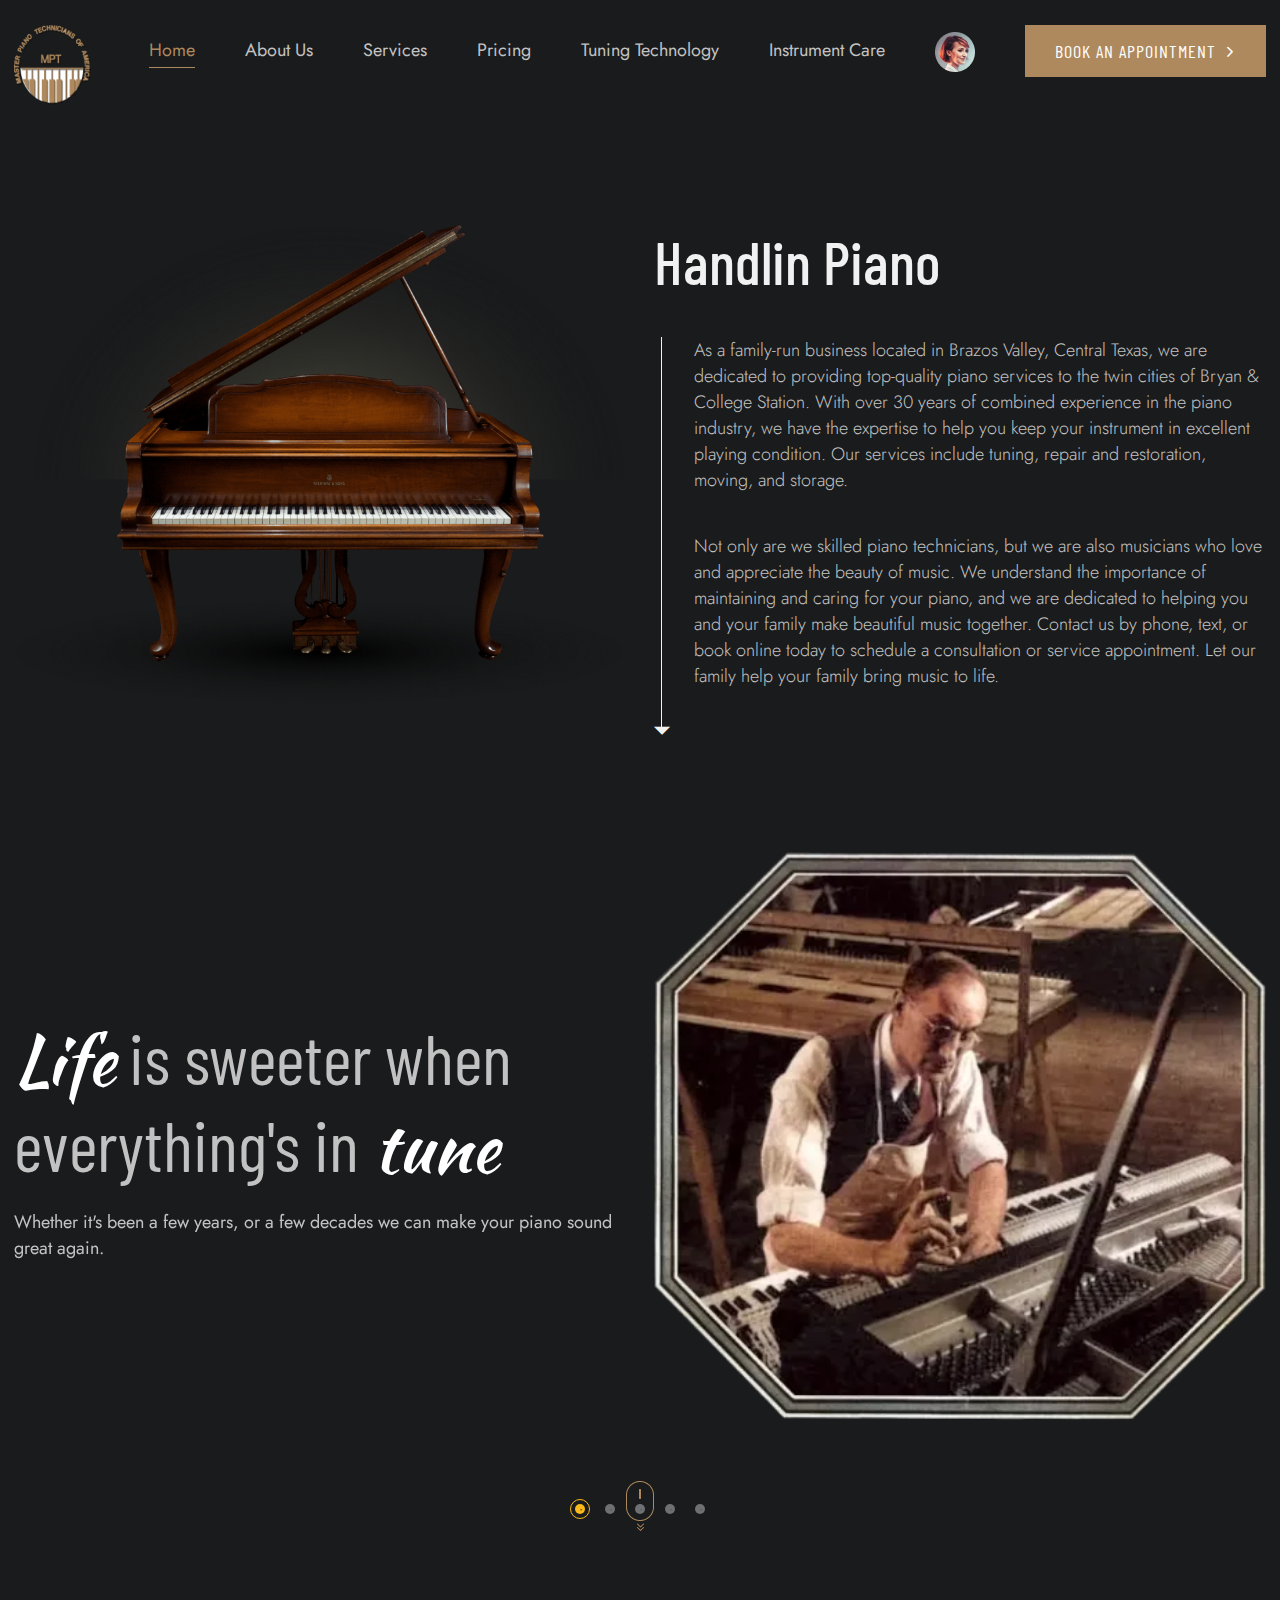
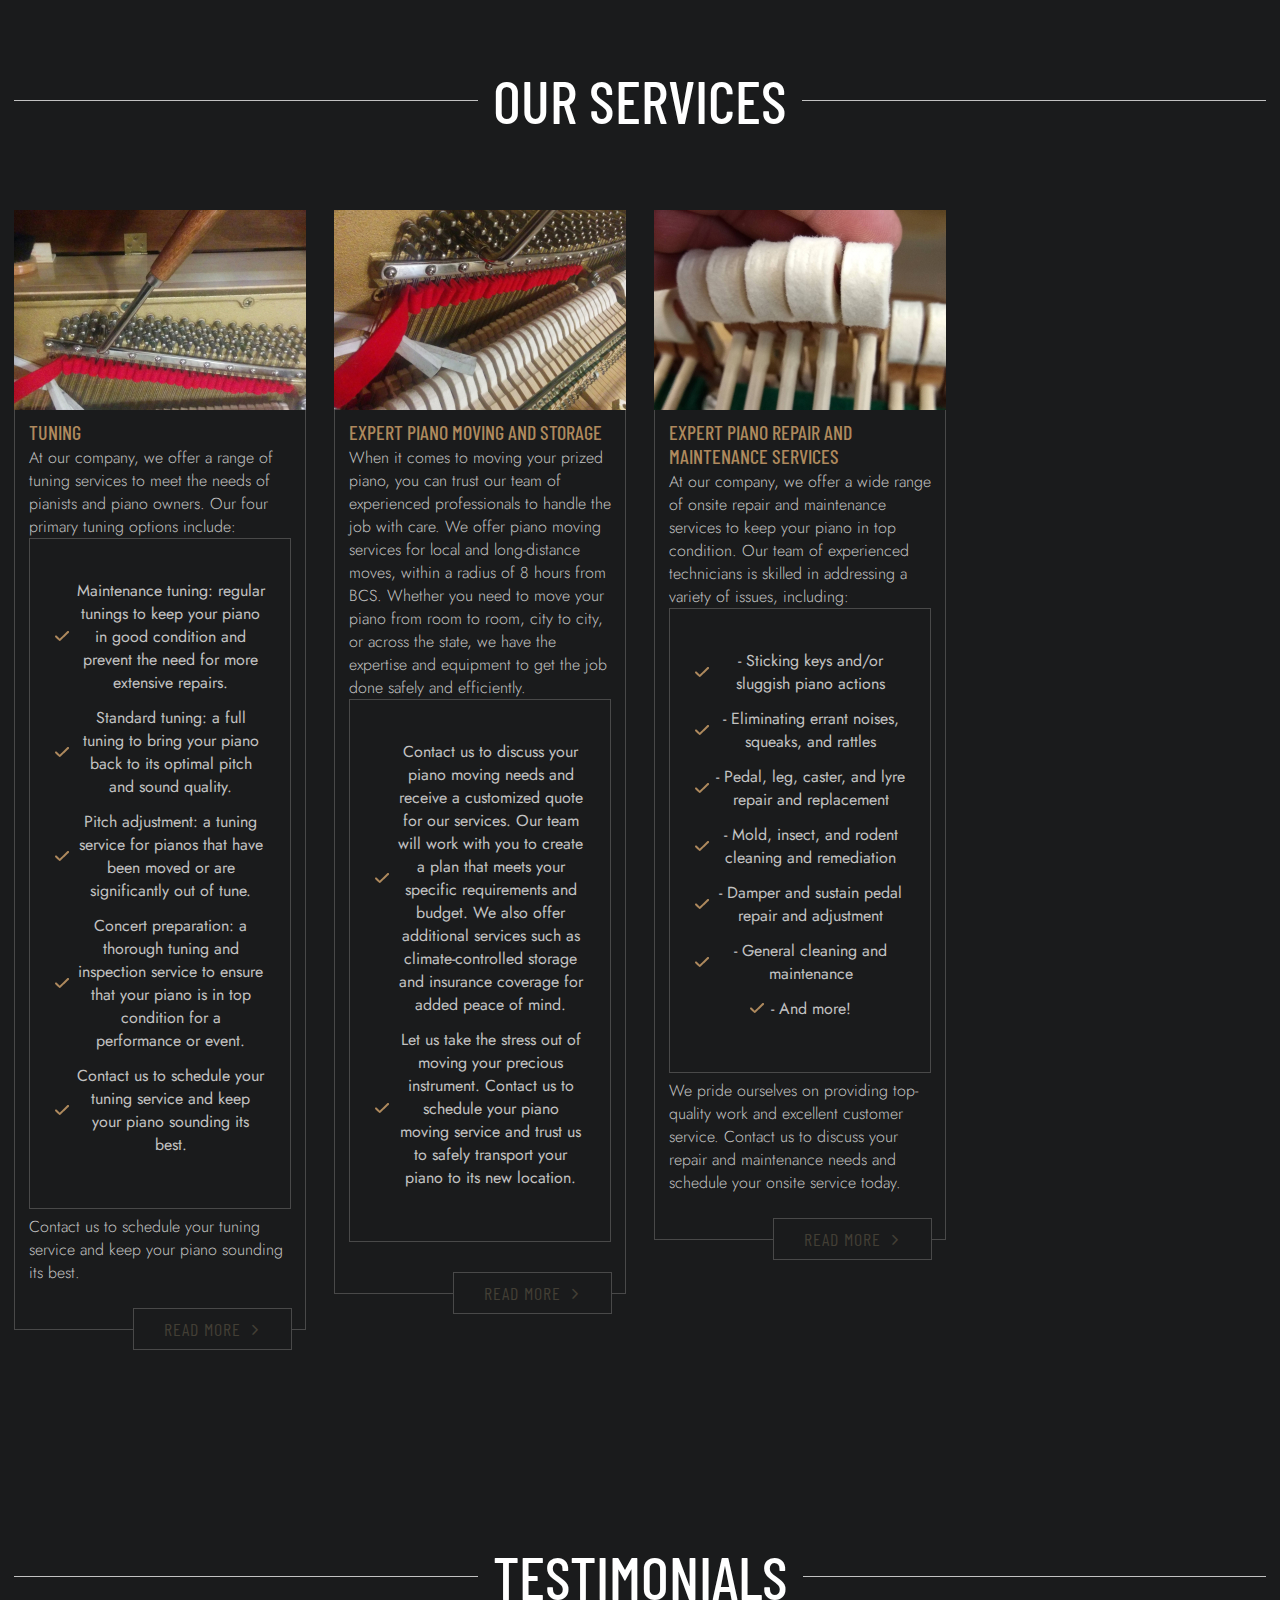
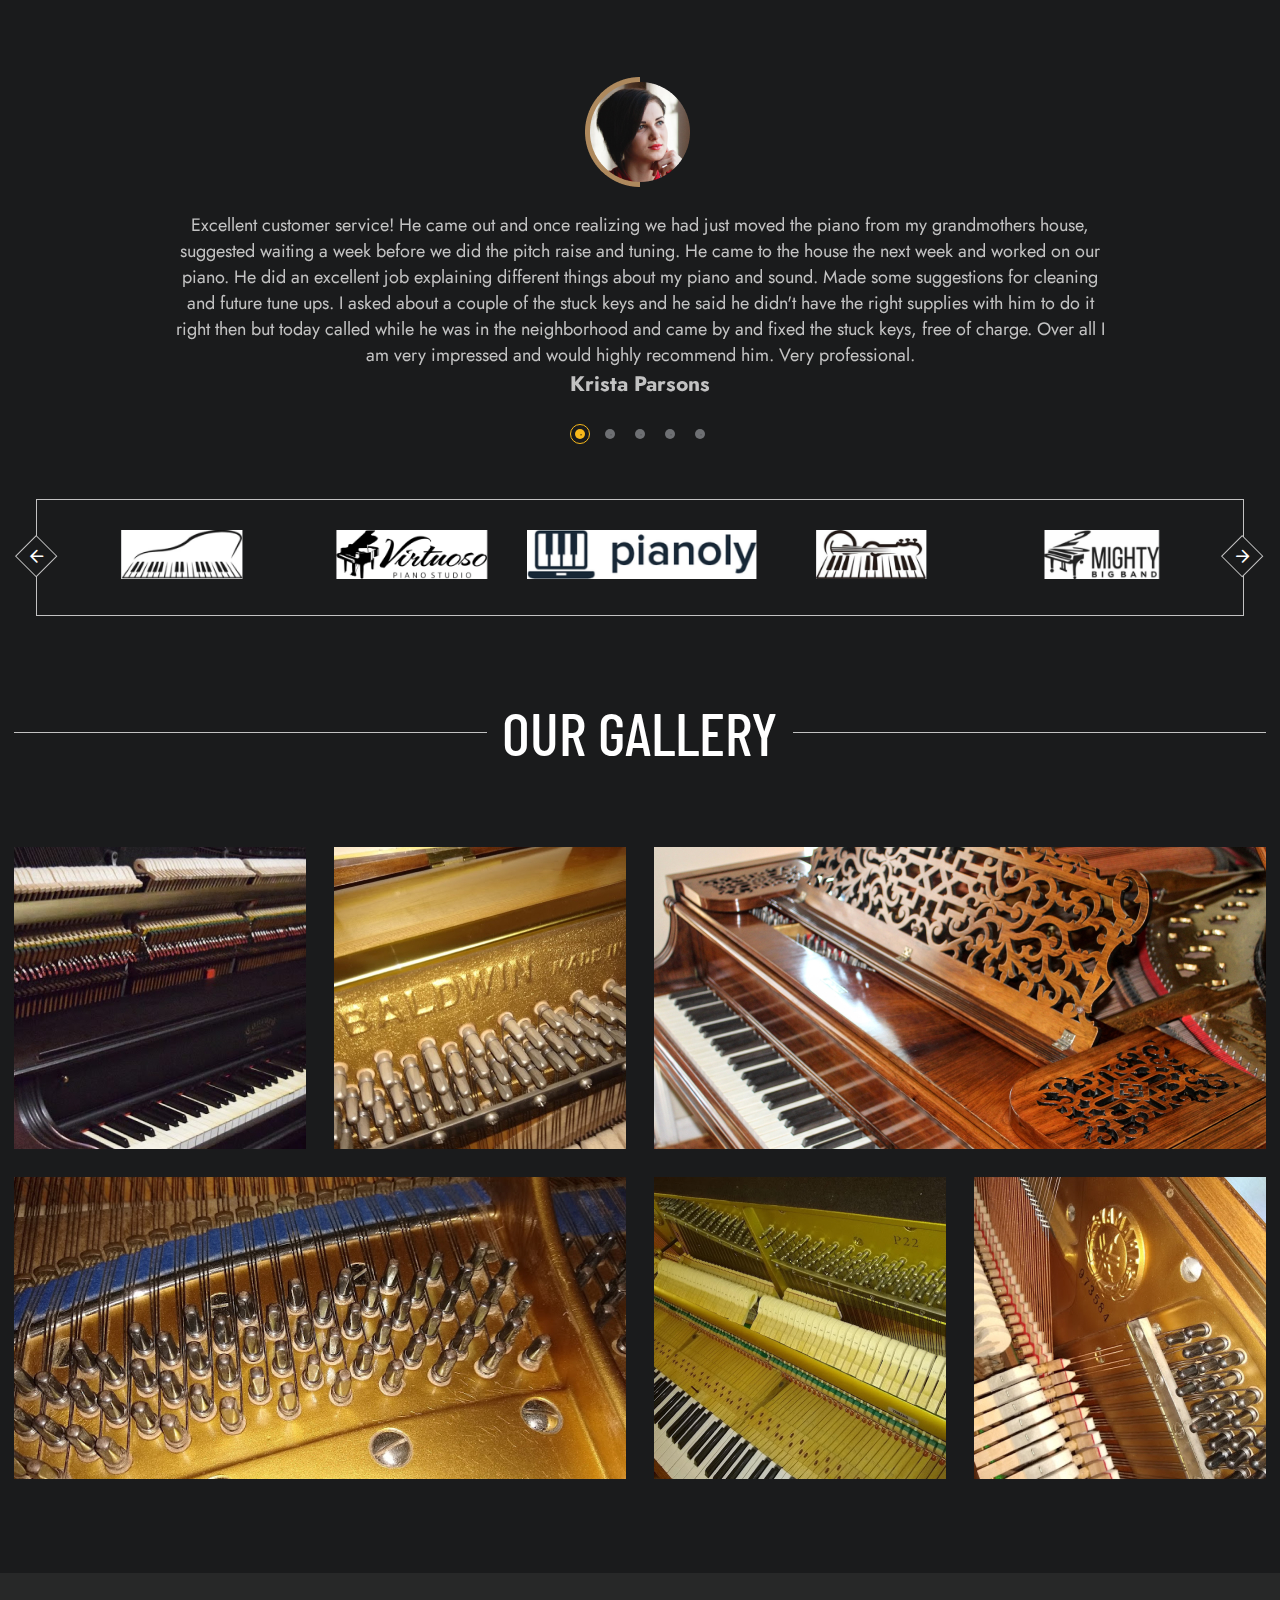
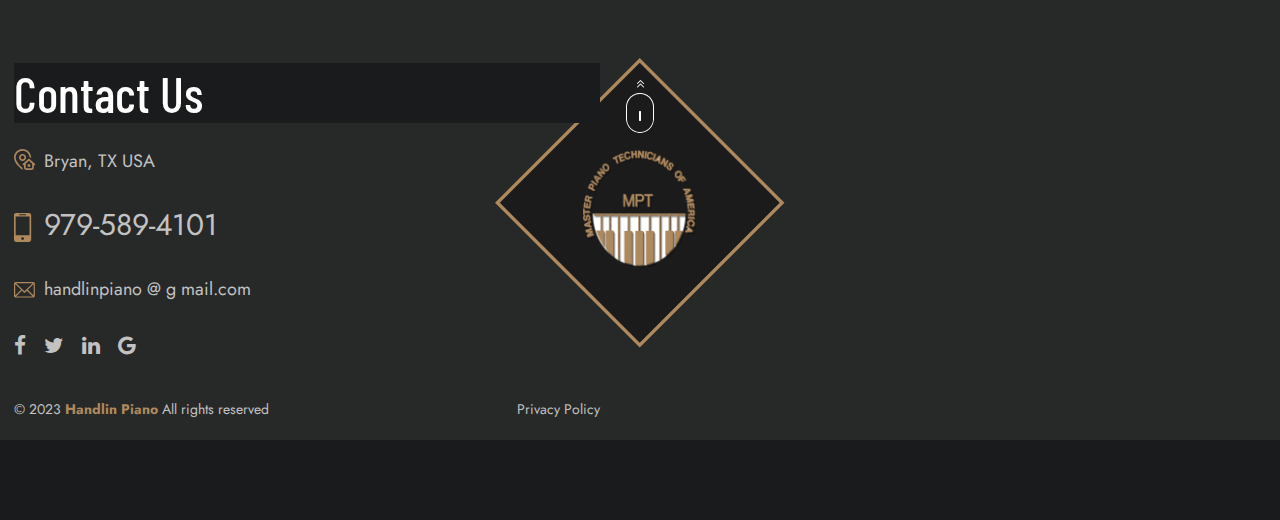
==== commit 4419cf78: "I added so many things" ====
--- a/index.html
+++ b/index.html
@@ -7,7 +7,7 @@
     <meta name="description" content="">
     <meta name="author" content="">
     <link rel="icon" href="assets/img/favicon.png" type="image.png">
-    <title>Master Piano Technicians of America</title> 
+    <title>Handlin Piano</title> 
     <link href="assets/css/skeleton.css" rel="stylesheet">
     <link href="assets/css/slick.css" rel="stylesheet">
     <link href="assets/css/style.css" rel="stylesheet">
@@ -20,6 +20,7 @@
     <link href="https://fonts.googleapis.com/css2?family=Barlow+Condensed:wght@300;400;500;600;700;800;900&display=swap" rel="stylesheet"> 
 </head>
 <body>
+  <!-- Cody branch -->
   <header class="page-header" id="header_top">
     <div class="mobile-header-bttn hidden-sm-up">
       <a href="#">Book an Appointment <i class="icon-arrow-right"></i></a>
@@ -51,94 +52,6 @@
       </div>
     </div>
   </header>
-  <section class="masthead">
-    <div class="container">
-      <div class="masthead-slider">
-        <div class="item">
-          <div class="row">
-            <div class="col-md-6 col-md-push-6">
-              <div class="banner-img"><img src="assets/img/hero-img.png" alt=""></div>
-            </div>
-            <div class="col-md-6 col-md-pull-6">
-              <div class="banner-flex">
-                <div class="banner-text">
-                  <h1><span>Music</span> is not to hear it is to <span>feel</span></h1>
-                  <p>Lorem ipsum dolor sit amet, consectetur adipiscing elit. Odio nibh turpis malesuada lectus. Pellentesque ullamcorper elementum pellentesque nullam amet, a interdum integer. Rutrum nisl sed ipsum sit.</p>
-                  <a href="#" class="btn">EXPLORE <i class="icon-arrow-right"></i></a>
-                </div>
-              </div>
-            </div>
-          </div>
-        </div>
-        <div class="item">
-          <div class="row">
-            <div class="col-md-6 col-md-push-6">
-              <div class="banner-img"><img src="assets/img/hero-img.png" alt=""></div>
-            </div>
-            <div class="col-md-6 col-md-pull-6">
-              <div class="banner-flex">
-                <div class="banner-text">
-                  <h1><span>Music</span> is not to hear it is to <span>feel</span></h1>
-                  <p>Lorem ipsum dolor sit amet, consectetur adipiscing elit. Odio nibh turpis malesuada lectus. Pellentesque ullamcorper elementum pellentesque nullam amet, a interdum integer. Rutrum nisl sed ipsum sit.</p>
-                  <a href="#" class="btn">EXPLORE <i class="icon-arrow-right"></i></a>
-                </div>
-              </div>
-              
-            </div>
-          </div>
-        </div>
-        <div class="item">
-          <div class="row">
-            <div class="col-md-6 col-md-push-6">
-              <div class="banner-img"><img src="assets/img/hero-img.png" alt=""></div>
-            </div>
-            <div class="col-md-6 col-md-pull-6">
-              <div class="banner-flex">
-                <div class="banner-text">
-                  <h1><span>Music</span> is not to hear it is to <span>feel</span></h1>
-                  <p>Lorem ipsum dolor sit amet, consectetur adipiscing elit. Odio nibh turpis malesuada lectus. Pellentesque ullamcorper elementum pellentesque nullam amet, a interdum integer. Rutrum nisl sed ipsum sit.</p>
-                  <a href="#" class="btn">EXPLORE <i class="icon-arrow-right"></i></a>
-                </div>
-              </div>
-            </div>
-          </div>
-        </div>
-        <div class="item">
-          <div class="row">
-            <div class="col-md-6 col-md-push-6">
-              <div class="banner-img"><img src="assets/img/hero-img.png" alt=""></div>
-            </div>
-            <div class="col-md-6 col-md-pull-6">
-              <div class="banner-flex">
-                <div class="banner-text">
-                  <h1><span>Music</span> is not to hear it is to <span>feel</span></h1>
-                  <p>Lorem ipsum dolor sit amet, consectetur adipiscing elit. Odio nibh turpis malesuada lectus. Pellentesque ullamcorper elementum pellentesque nullam amet, a interdum integer. Rutrum nisl sed ipsum sit.</p>
-                  <a href="#" class="btn">EXPLORE <i class="icon-arrow-right"></i></a>
-                </div>
-              </div>
-            </div>
-          </div>
-        </div>
-        <div class="item">
-          <div class="row">
-            <div class="col-md-6 col-md-push-6">
-              <div class="banner-img"><img src="assets/img/hero-img.png" alt=""></div>
-            </div>
-            <div class="col-md-6 col-md-pull-6">
-              <div class="banner-flex">
-                <div class="banner-text">
-                  <h1><span>Music</span> is not to hear it is to <span>feel</span></h1>
-                  <p>Lorem ipsum dolor sit amet, consectetur adipiscing elit. Odio nibh turpis malesuada lectus. Pellentesque ullamcorper elementum pellentesque nullam amet, a interdum integer. Rutrum nisl sed ipsum sit.</p>
-                  <a href="#" class="btn">EXPLORE <i class="icon-arrow-right"></i></a>
-                </div>
-              </div>
-            </div>
-          </div>
-        </div>
-      </div>
-    </div>
-    <a href="#go_about" class="scroll_down"></a>
-  </section>
   <section class="about-section" id="go_about">
     <div class="container">
       <div class="row">
@@ -147,17 +60,105 @@
         </div>
         <div class="col-md-6">
           <div class="about-text">
-            <h2>About Piano Turners</h2>
+            <h2>Handlin Piano</h2>
             <div class="about-textp">
-              <p>Lorem ipsum dolor sit amet, consectetur adipiscing elit. Arcu sem posuere rutrum aliquet viverra volutpat neque, non. Consequat non amet malesuada laoreet integer non. Nisl ligula praesent vitae eu amet adipiscing. Scelerisque at dui senectus porta eget. Praesent justo, vel felis, amet gravida suspendisse vitae quam enim.<br>
-                Vestibulum turpis neque turpis congue quam. Sit nullam tincidunt mi cras. Risus mauris porttitor posuere adipiscing at. Leo elementum sagittis sed integer arcu vitae tincidunt est libero. Aliquam velit risus nunc praesent. Adipiscing egestas ut nulla quam mauris semper ipsum. Aliquet ante elementum quam ac at id laoreet venenatis. Convallis porttitor sed facilisis morbi. Nibh diam adipiscing bibendum urna faucibus vel dignissim. Non elementum arcu a accumsan aliquet. Tincidunt nullam tristique tempor felis ultrices tincidunt. Auctor tristique nam metus, odio nec. Amet, quam aenean sit dui habitasse id at in mauris. In ultrices ac pellentesque.</p>
-                <a href="#" class="btn">Learn more <i class="icon-arrow-right"></i></a>
+              <p>As a family-run business located in Brazos Valley, Central Texas, we are dedicated to providing top-quality piano services to the twin cities of Bryan & College Station. With over 30 years of combined experience in the piano industry, we have the expertise to help you keep your instrument in excellent playing condition. Our services include tuning, repair and restoration, moving, and storage.</p>
+              <p>Not only are we skilled piano technicians, but we are also musicians who love and appreciate the beauty of music. We understand the importance of maintaining and caring for your piano, and we are dedicated to helping you and your family make beautiful music together. Contact us by phone, text, or book online today to schedule a consultation or service appointment. Let our family help your family bring music to life.</p>
             </div>
            
           </div>
         </div>
       </div>
     </div>
+  </section>
+  <section class="masthead">
+    <div class="container">
+      <div class="masthead-slider">
+        <div class="item">
+          <div class="row">
+            <div class="col-md-6 col-md-push-6">
+              <div class="banner-img"><img src="assets/img/Octagon-frame-piano-technician.webp" alt=""></div>
+            </div>
+            <div class="col-md-6 col-md-pull-6">
+              <div class="banner-flex">
+                <div class="banner-text">
+                  <h1><span>Life</span> is sweeter when everything's in <span>tune</span></h1>
+                  <p>Whether it's been a few years, or a few decades we can make your piano sound great again.</p>
+                </div>
+              </div>
+            </div>
+          </div>
+        </div>
+        <div class="item">
+          <div class="row">
+            <div class="col-md-6 col-md-push-6">
+              <div class="banner-img"><img src="assets/img/Octagon-frame-piano-keys.webp" alt=""></div>
+            </div>
+            <div class="col-md-6 col-md-pull-6">
+              <div class="banner-flex">
+                <div class="banner-text">
+                  <h1><span>Music</span> is best when it's <span>shared</span></h1>
+                  <p>If you are planning a musical event and need a piano or keyboard, look no further! We offer rental and setup services for both pianos and keyboards. In addition, our team can help you find talented local pianists and other piano professionals to enhance your event.</p>
+                  <p>To ensure that your instrument is in top condition for the best possible performance, we also offer tuning, inspection, and repair services. Let us help you create a memorable and successful musical event. Contact us to learn more and discuss your specific needs.</p>
+                  </p>
+                </div>
+              </div>
+              
+            </div>
+          </div>
+        </div>
+        <div class="item">
+          <div class="row">
+            <div class="col-md-6 col-md-push-6">
+              <div class="banner-img"><img src="assets/img/Octagon-frame-flower-piano-lady.webp" alt=""></div>
+            </div>
+            <div class="col-md-6 col-md-pull-6">
+              <div class="banner-flex">
+                <div class="banner-text">
+                  <h1><span>Memories</span> are best when <span>recorded.</span></h1>
+                  <p>We have professional piano recording equipment.  Let us setup and record your next recital.
+                  We can also offer advice and consultation about purchasing and setting up recording equipment for 
+                  your existing setup.
+                  </p>
+                </div>
+              </div>
+            </div>
+          </div>
+        </div>
+        <div class="item">
+          <div class="row">
+            <div class="col-md-6 col-md-push-6">
+              <div class="banner-img"><img src="assets/img/Octagon-frame-spinet-piano-2.webp" alt=""></div>
+            </div>
+            <div class="col-md-6 col-md-pull-6">
+              <div class="banner-flex">
+                <div class="banner-text">
+                  <h1><span>Improvise</span> and set your playing <span>free</span></h1>
+                  <p>Our team offers private, one-on-one tutoring for individuals looking to improve their skills in improvisation and chord theory. Our experienced instructors provide personalized instruction to help you achieve your musical goals.</p>
+                  <p>However, due to time constraints, we have limited availability for these sessions. Contact us by phone or text to learn more and check availability. Don't miss this opportunity to take your playing to the next level!</p>
+                </div>
+              </div>
+            </div>
+          </div>
+        </div>
+        <div class="item">
+          <div class="row">
+            <div class="col-md-6 col-md-push-6">
+              <div class="banner-img"><img src="assets/img/Octagon-frame-grand-piano-1.webp" alt=""></div>
+            </div>
+            <div class="col-md-6 col-md-pull-6">
+              <div class="banner-flex">
+                <div class="banner-text">
+                  <h1><span>Pianos</span> are treasured family <span>heirlooms</span></h1>
+                  <p>As a family-owned business, we understand the sentimental value that pianos hold as heirlooms passed down through the generations. If your family piano is in need of repair or restoration, let us help bring it back to excellent playing condition. Our team of experienced technicians can restore your piano to its former glory, allowing you to continue to make beautiful music and create new memories with your loved ones.</p>
+                </div>
+              </div>
+            </div>
+          </div>
+        </div>
+      </div>
+    </div>
+    <a href="#go_about" class="scroll_down"></a>
   </section>
   <section class="service-section">
     <div class="container">
@@ -169,9 +170,17 @@
           <div class="service-item">
             <div class="service-pict"><img src="assets/img/service-1.jpg" alt=""></div>
             <div class="service-text">
-              <h3>Service Name 1</h3>
-              <p>Lorem ipsum dolor sit amet, consectetur adicing elit. Odio nibh turpis malesuada lects. Pellenteue. consectetur adicing elit.</p>
-              <a href="#">Read More <i class="icon-arrow-right"></i></a>
+              <h3>Tuning</h3>
+                <p>At our company, we offer a range of tuning services to meet the needs of pianists and piano owners. Our four primary tuning options include:</p>
+                  <div class="pricing_list_col">
+                    <p>Maintenance tuning: regular tunings to keep your piano in good condition and prevent the need for more extensive repairs.</p>
+                    <p>Standard tuning: a full tuning to bring your piano back to its optimal pitch and sound quality.</p>
+                    <p>Pitch adjustment: a tuning service for pianos that have been moved or are significantly out of tune.</p>
+                    <p>Concert preparation: a thorough tuning and inspection service to ensure that your piano is in top condition for a performance or event.</p>
+                    <p>Contact us to schedule your tuning service and keep your piano sounding its best.</p>
+                  </div>
+              <p>Contact us to schedule your tuning service and keep your piano sounding its best.</p>
+              <a href="service.html">Read More <i class="icon-arrow-right"></i></a>
             </div>
           </div>
         </div>
@@ -179,19 +188,13 @@
           <div class="service-item">
             <div class="service-pict"><img src="assets/img/service-2.jpg" alt=""></div>
             <div class="service-text">
-              <h3>Service Name 1</h3>
-              <p>Lorem ipsum dolor sit amet, consectetur adicing elit. Odio nibh turpis malesuada lects. Pellenteue. consectetur adicing elit.</p>
-              <a href="#">Read More <i class="icon-arrow-right"></i></a>
-            </div>
-          </div>
-        </div>
-        <div class="col-sm-6 col-md-3">
-          <div class="service-item">
-            <div class="service-pict"><img src="assets/img/service-3.jpg" alt=""></div>
-            <div class="service-text">
-              <h3>Service Name 1</h3>
-              <p>Lorem ipsum dolor sit amet, consectetur adicing elit. Odio nibh turpis malesuada lects. Pellenteue. consectetur adicing elit.</p>
-              <a href="#">Read More <i class="icon-arrow-right"></i></a>
+              <h3>Expert Piano Moving and Storage</h3>
+              <p>When it comes to moving your prized piano, you can trust our team of experienced professionals to handle the job with care. We offer piano moving services for local and long-distance moves, within a radius of 8 hours from BCS. Whether you need to move your piano from room to room, city to city, or across the state, we have the expertise and equipment to get the job done safely and efficiently.</p>
+              <div class="pricing_list_col">
+                <p>Contact us to discuss your piano moving needs and receive a customized quote for our services. Our team will work with you to create a plan that meets your specific requirements and budget. We also offer additional services such as climate-controlled storage and insurance coverage for added peace of mind.</p>
+                <p>Let us take the stress out of moving your precious instrument. Contact us to schedule your piano moving service and trust us to safely transport your piano to its new location.</p>
+              </div>
+              <a href="service.html">Read More <i class="icon-arrow-right"></i></a>
             </div>
           </div>
         </div>
@@ -199,9 +202,19 @@
           <div class="service-item">
             <div class="service-pict"><img src="assets/img/service-4.jpg" alt=""></div>
             <div class="service-text">
-              <h3>Service Name 1</h3>
-              <p>Lorem ipsum dolor sit amet, consectetur adicing elit. Odio nibh turpis malesuada lects. Pellenteue. consectetur adicing elit.</p>
-              <a href="#">Read More <i class="icon-arrow-right"></i></a>
+              <h3>Expert Piano Repair and Maintenance Services</h3>
+              <p>At our company, we offer a wide range of onsite repair and maintenance services to keep your piano in top condition. Our team of experienced technicians is skilled in addressing a variety of issues, including:</p>
+            <div class="pricing_list_col">
+              <p>- Sticking keys and/or sluggish piano actions</p>
+              <p>- Eliminating errant noises, squeaks, and rattles</p>
+              <p>- Pedal, leg, caster, and lyre repair and replacement</p>
+              <p>- Mold, insect, and rodent cleaning and remediation</p>
+              <p>- Damper and sustain pedal repair and adjustment</p>
+              <p>- General cleaning and maintenance</p>
+              <p>- And more!</p>
+            </div>
+              <p>We pride ourselves on providing top-quality work and excellent customer service. Contact us to discuss your repair and maintenance needs and schedule your onsite service today.</p>
+              <a href="service.html">Read More <i class="icon-arrow-right"></i></a>
             </div>
           </div>
         </div>
@@ -211,37 +224,37 @@
   <section class="testimonial-section">
     <div class="container">
       <div class="title">
-        <h2>OUR Gallery</h2>
+        <h2>Testimonials</h2>
       </div>
       <div class="testimonial-slider">
         <div class="testimonial-item">
           <div class="testimonial-img"><img src="assets/img/testimonial.png" alt=""></div>
-          <div class="testimonial-text">Lorem ipsum dolor sit amet, consectetur adipiscing elit. Arcu sem posuere rutrum aliquet viverra volutpat neque, non. Consequat non amet malesuada laoreet integer non. Nisl ligula praesent vitae eu amet adipiscing. Scelerisque at dui senectus porta eget. Praesent justo, vel felis, amet gravida suspendisse vitae quam enim.
-            <span>Anjelina Joley</span>
-          </div>
-        </div>
-        <div class="testimonial-item">
-          <div class="testimonial-img"><img src="assets/img/testimonial.png" alt=""></div>
-          <div class="testimonial-text">Lorem ipsum dolor sit amet, consectetur adipiscing elit. Arcu sem posuere rutrum aliquet viverra volutpat neque, non. Consequat non amet malesuada laoreet integer non. Nisl ligula praesent vitae eu amet adipiscing. Scelerisque at dui senectus porta eget. Praesent justo, vel felis, amet gravida suspendisse vitae quam enim.
-            <span>Anjelina Joley</span>
-          </div>
-        </div>
-        <div class="testimonial-item">
-          <div class="testimonial-img"><img src="assets/img/testimonial.png" alt=""></div>
-          <div class="testimonial-text">Lorem ipsum dolor sit amet, consectetur adipiscing elit. Arcu sem posuere rutrum aliquet viverra volutpat neque, non. Consequat non amet malesuada laoreet integer non. Nisl ligula praesent vitae eu amet adipiscing. Scelerisque at dui senectus porta eget. Praesent justo, vel felis, amet gravida suspendisse vitae quam enim.
-            <span>Anjelina Joley</span>
-          </div>
-        </div>
-        <div class="testimonial-item">
-          <div class="testimonial-img"><img src="assets/img/testimonial.png" alt=""></div>
-          <div class="testimonial-text">Lorem ipsum dolor sit amet, consectetur adipiscing elit. Arcu sem posuere rutrum aliquet viverra volutpat neque, non. Consequat non amet malesuada laoreet integer non. Nisl ligula praesent vitae eu amet adipiscing. Scelerisque at dui senectus porta eget. Praesent justo, vel felis, amet gravida suspendisse vitae quam enim.
-            <span>Anjelina Joley</span>
-          </div>
-        </div>
-        <div class="testimonial-item">
-          <div class="testimonial-img"><img src="assets/img/testimonial.png" alt=""></div>
-          <div class="testimonial-text">Lorem ipsum dolor sit amet, consectetur adipiscing elit. Arcu sem posuere rutrum aliquet viverra volutpat neque, non. Consequat non amet malesuada laoreet integer non. Nisl ligula praesent vitae eu amet adipiscing. Scelerisque at dui senectus porta eget. Praesent justo, vel felis, amet gravida suspendisse vitae quam enim.
-            <span>Anjelina Joley</span>
+          <div class="testimonial-text">Excellent customer service! He came out and once realizing we had just moved the piano from my grandmothers house, suggested waiting a week before we did the pitch raise and tuning. He came to the house the next week and worked on our piano. He did an excellent job explaining different things about my piano and sound. Made some suggestions for cleaning and future tune ups. I asked about a couple of the stuck keys and he said he didn't have the right supplies with him to do it right then but today called while he was in the neighborhood and came by and fixed the stuck keys, free of charge.  Over all I am very impressed and would highly recommend him. Very professional.
+            <h3><p>Krista Parsons</p></h3>
+        </div>
+        </div>
+        <div class="testimonial-item">
+          <div class="testimonial-img"><img src="assets/img/testimonial.png" alt=""></div>
+          <div class="testimonial-text">I was put at ease once Mr. Handlin arrived to complete the work on my piano. After stumbling over a few inadequate repairmen over the years, I was VERY pleased with Mr. Handlins knowledge of his work and his prompt response time. The repair has held up well. I appreciate his diligent work and recommend his services.
+            <h3><p>Brad Myers</p></h3>
+          </div>
+        </div>
+        <div class="testimonial-item">
+          <div class="testimonial-img"><img src="assets/img/testimonial.png" alt=""></div>
+          <div class="testimonial-text">Cody is the best and every time he’s been out and finished, the piano played beautifully!
+            <h3><p>Rob Gorham</p></h3>
+          </div>
+        </div>
+        <div class="testimonial-item">
+          <div class="testimonial-img"><img src="assets/img/testimonial.png" alt=""></div>
+          <div class="testimonial-text">Highly recommend...moved piano in and assembled after 6 years of storage.
+            <h3><p>Robert Mosely</p></h3>
+          </div>
+        </div>
+        <div class="testimonial-item">
+          <div class="testimonial-img"><img src="assets/img/testimonial.png" alt=""></div>
+          <div class="testimonial-text">Friendly service, and flexible payment options available. It was easy to set up an appointment through their website.
+            <h3><p>Stephanie Bethesda</p></h3>
           </div>
         </div>
       </div>
@@ -258,56 +271,6 @@
         <div class="brand-item"><img src="assets/img/brand-5.png" alt=""></div>
       </div>
     </div>
-  </section>
-  <section class="pricing-section">
-    <div class="container">
-      <div class="title">
-        <h2>OUR Pricing</h2>
-      </div>
-      <div class="pricing_list clearfix">
-        <ul>
-          <li>
-            <div class="pricing_list_col">
-              <div class="pricing_list_col_icon"><img src="assets/img/pricing_list_col_icon_1.svg"></div>
-              <h3>Basic</h3>
-              <h2>$125</h2>
-              <p>Lorem ipsum dolor sit amet</p>
-              <p>Consectetur adicing elit.</p>
-              <p>Odio nibh turpis malesuada lects.</p>
-              <p>Rutrum nisl sed ipsum sit.pellentesque</p>
-              <a href="#">Get It now <i class="icon-arrow-right"></i></a>
-            </div>
-          </li>
-          <li>
-            <div class="pricing_list_col">
-              <div class="pricing_list_col_icon"><img src="assets/img/pricing_list_col_icon_1_prmum.svg"></div>
-              <h3>Primum</h3>
-              <h2>$125</h2>
-              <p>Lorem ipsum dolor sit amet</p>
-              <p>Consectetur adicing elit.</p>
-              <p>Odio nibh turpis malesuada lects.</p>
-              <p>Rutrum nisl sed ipsum sit.pellentesque</p>
-              <p>Consectetur adicing elit.</p>
-              <p>Odio nibh turpis malesuada lects.</p>
-              <a href="#">Get It now <i class="icon-arrow-right"></i></a>
-            </div>
-          </li>
-          <li>
-            <div class="pricing_list_col">
-              <div class="pricing_list_col_icon"><img src="assets/img/pricing_list_col_icon_1.svg"></div>
-              <h3>Standard</h3>
-              <h2>$125</h2>
-              <p>Lorem ipsum dolor sit amet</p>
-              <p>Consectetur adicing elit.</p>
-              <p>Odio nibh turpis malesuada lects.</p>
-              <p>Rutrum nisl sed ipsum sit.pellentesque</p>
-              <a href="#">Get It now <i class="icon-arrow-right"></i></a>
-            </div>
-          </li>
-        </ul>
-      </div>
-    </div>
-  </section>
   <section class="gallery-section">
     <div class="container">
       <div class="title">
@@ -345,7 +308,7 @@
   </section>
 <footer>
   <div class="footer_map">
-    <iframe src="https://www.google.com/maps/embed?pb=!1m18!1m12!1m3!1d387190.2895529277!2d-74.260555084149!3d40.697668405316556!2m3!1f0!2f0!3f0!3m2!1i1024!2i768!4f13.1!3m3!1m2!1s0x89c24fa5d33f083b%3A0xc80b8f06e177fe62!2sNew%20York%2C%20NY%2C%20USA!5e0!3m2!1sen!2sin!4v1624954355605!5m2!1sen!2sin" width="100%" height="550" style="border:0;" allowfullscreen="" loading="lazy"></iframe>
+    <iframe src="https://www.google.com/maps/embed?pb=!1m18!1m12!1m3!1d4921.7940765288595!2d-96.38218263296025!3d30.708880357076467!2m3!1f0!2f0!3f0!3m2!1i1024!2i768!4f13.1!3m3!1m2!1s0x864680444e7c41c9%3A0x49a98a96da3bfd87!2sHandlin%20Piano!5e0!3m2!1sen!2sus!4v1672788581956!5m2!1sen!2sus" width="100%" height="550" style="border:0;" allowfullscreen="" loading="lazy"></iframe>
   </div>
   <div class="container">
     <div class="footer_content">
@@ -355,21 +318,19 @@
         <div class="footer_contact_col">
           <div class="footer_contact_icon"><img src="assets/img/footer_contact_icon_1.svg" alt=""></div>
           <div class="footer_contact_col_content">
-            <a href="#">Lorem Ipsum Location.55 USA</a>
-            <a href="#">Lorem Ipsum Location.55 USA</a>
-            <a href="#">Lorem Ipsum Location.55 USA</a>
+            <a href="#">Bryan, TX USA</a>
           </div>
         </div>
         <div class="footer_contact_col number_contact">
           <div class="footer_contact_icon"><img src="assets/img/footer_contact_icon_2.svg" alt=""></div>
           <div class="footer_contact_col_content">
-          <a href="#">123-456-789-10</a>
+          <a href="#">979-589-4101</a>
           </div>
         </div>
         <div class="footer_contact_col">
           <div class="footer_contact_icon"><img src="assets/img/footer_contact_icon_3.svg" alt=""></div>
           <div class="footer_contact_col_content">  
-          <a href="#">info@pianotuners.com</a>
+          <a href="#">handlinpiano @ g mail.com</a>
           </div>
         </div>
         <ul class="footer_social_link">  
@@ -379,7 +340,7 @@
           <li><a href="#"><i class="fa fa-google" aria-hidden="true"></i></a></li>
         </ul>
         <div class="last_footer">
-          <p>© 2021 <span>Piano Tuners.</span> All rights reserved <span><a href="#">Privacy Policy</a></span></p>
+          <p>© 2023 <span>Handlin Piano</span> All rights reserved <span><a href="#">Privacy Policy</a></span></p>
         </div>
       </div>      
     </div>
--- a/assets/css/skeleton.css
+++ b/assets/css/skeleton.css
@@ -24,8 +24,6 @@
  .container {
      max-width: 1328px;
  }
-
- 
  @font-face {
     font-family: 'icomoon';
     src:  url('../fonts/icomoon.eot?5p93nq');
--- a/assets/css/style.css
+++ b/assets/css/style.css
@@ -321,7 +321,7 @@
     }
 
     .banner-img img {
-        object-fit: cover;
+        object-fit: contain;
         height: 100%;
     }
 
@@ -333,7 +333,7 @@
     }
     .masthead h1 {
         font-size: 70px;
-        max-width: 400px;
+        max-width: 600px;
     }
 }
 
@@ -1170,6 +1170,18 @@
 .inner_about_content h2 span{
     font-weight: 700;
 }
+.internal_page_title h2 {
+    width: 100%;
+    display: inline-block;
+    font-size: 34px;
+    font-family: 'Barlow Condensed', sans-serif;
+    color: #c2c2c2;
+    font-weight: 400;
+    margin-bottom: 30px;
+}
+.internal_page_title h2 span{
+    font-weight: 700;
+}
 .inner_about_content p {
     width: 100%;
     display: inline-block;
@@ -1772,16 +1784,47 @@
 .instrument_care-text p {
     position: relative;
     margin: 25px 0 0 0;
-}
-.instrument_care-text p {
     color: #C2C2C2;
     font-size: 14px;
     font-weight: 300;
-    position: relative;
     padding-bottom: 25px;
-}
-
-.instrument_care-textp::before {
+
+    --max-lines: 7;
+    --line-height: 1.4;
+
+    max-height: calc(var(--max-lines) * 1em * var(--line-height));
+    line-height: var(--line-height);
+    overflow: hidden;
+}
+.instrument_care-text p:has(+ .expand-btn:not(:checked)):before {
+    content: '';
+    position: absolute;
+    height: calc(1em * var(--line-height));
+    width: 100%;
+    bottom: 0;
+    pointer-events: none;
+    background: linear-gradient(to bottom, transparent, #1A1B1C);
+}
+
+.expand-btn {
+    appearance: none;
+    color: #ae895d;
+    border: 1px solid black;
+    padding: 0.5em 0.5em 0.5em 0em;
+    border-radius: 0.25em;
+    cursor: pointer;
+    margin-top: 1rem;
+}
+.expand-btn::before {
+    content: 'More...';
+}
+.expand-btn:checked::before {
+    content: 'Collapse';
+}
+.instrument_care-text p:has(+ .expand-btn:checked) {
+    max-height: none;
+}
+/* .instrument_care-text p::before {
     content: '';
     position: absolute;
     width: 1px;
@@ -1791,14 +1834,14 @@
     background-color: #F1F1F1;
 }
 
-.instrument_care-textp::after {
+.instrument_care-text p::after {
     content: '\e901';
     font-family: "icomoon";
     position: absolute;
     bottom: -10px;
     left: 0;
     color: #F1F1F1;
-}
+} */
 
 @media (max-width: 600px) {
     .instrument_care-image img {
